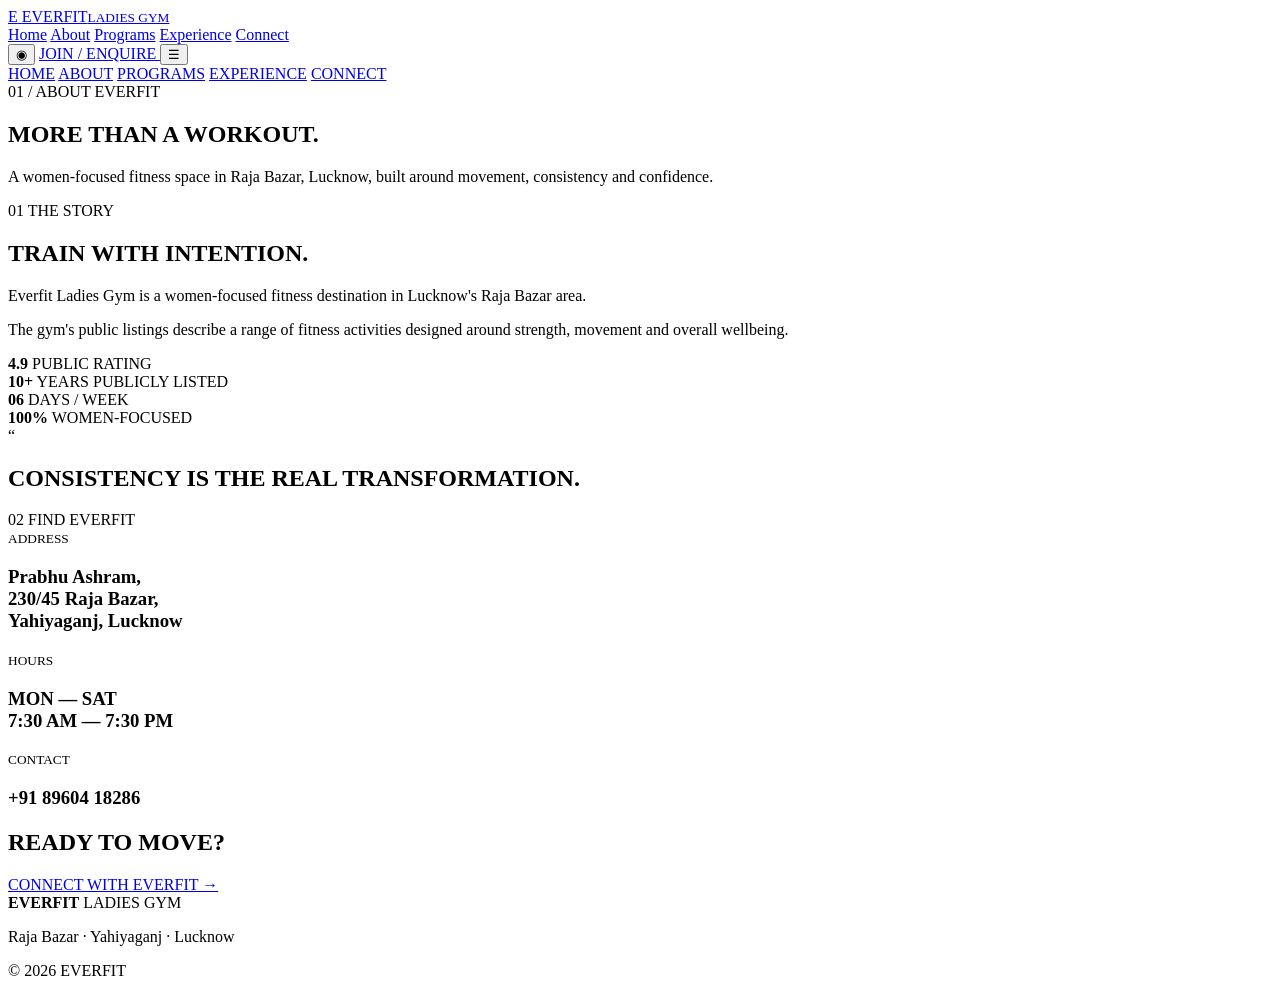
==== about.html @ 7b446d95 "Add About page for Everfit Ladies Gym This HTML file contains the structure and content for the Abou" ====
<!DOCTYPE html>
<html lang="en">
<head>

<meta charset="UTF-8">
<meta name="viewport" content="width=device-width, initial-scale=1.0">

<title>About — Everfit Ladies Gym</title>

<link rel="preconnect" href="https://fonts.googleapis.com">
<link rel="preconnect" href="https://fonts.gstatic.com" crossorigin>

<link href="https://fonts.googleapis.com/css2?family=Inter:wght@400;500;600;700;800;900&family=Space+Grotesk:wght@400;500;600;700&display=swap" rel="stylesheet">

<link rel="stylesheet" href="style.css">

</head>

<body>

<div class="noise"></div>
<div class="cursor-glow"></div>

<header class="nav">

<a href="index.html" class="logo">
<span class="logo-mark">E</span>
<span>EVERFIT<small>LADIES GYM</small></span>
</a>

<nav class="desktop-nav">
<a href="index.html">Home</a>
<a class="active" href="about.html">About</a>
<a href="programs.html">Programs</a>
<a href="experience.html">Experience</a>
<a href="contact.html">Connect</a>
</nav>

<div class="nav-actions">

<button class="sound-btn" id="soundToggle">◉</button>

<a href="contact.html" class="nav-cta magnetic">
JOIN / ENQUIRE
</a>

<button class="menu-btn" id="menuBtn">☰</button>

</div>

</header>


<div class="mobile-menu" id="mobileMenu">
<a href="index.html">HOME</a>
<a href="about.html">ABOUT</a>
<a href="programs.html">PROGRAMS</a>
<a href="experience.html">EXPERIENCE</a>
<a href="contact.html">CONNECT</a>
</div>


<main>

<section class="page-hero">

<div class="page-hero-content reveal">

<span class="eyebrow">01 / ABOUT EVERFIT</span>

<h1>
MORE THAN
<span>A WORKOUT.</span>
</h1>

<p>
A women-focused fitness space in Raja Bazar, Lucknow,
built around movement, consistency and confidence.
</p>

</div>

<div class="page-orb"></div>

</section>


<section class="story section-pad">

<div class="section-label">
<span>01</span>
THE STORY
</div>

<div class="story-grid">

<h2 class="reveal">
TRAIN WITH
<span>INTENTION.</span>
</h2>

<div class="story-text reveal">

<p>
Everfit Ladies Gym is a women-focused fitness destination
in Lucknow's Raja Bazar area.
</p>

<p>
The gym's public listings describe a range of fitness
activities designed around strength, movement and
overall wellbeing.
</p>

</div>

</div>

</section>


<section class="about-stats section-pad">

<div class="about-stat reveal">
<strong>4.9</strong>
<span>PUBLIC RATING</span>
</div>

<div class="about-stat reveal">
<strong>10+</strong>
<span>YEARS PUBLICLY LISTED</span>
</div>

<div class="about-stat reveal">
<strong>06</strong>
<span>DAYS / WEEK</span>
</div>

<div class="about-stat reveal">
<strong>100%</strong>
<span>WOMEN-FOCUSED</span>
</div>

</section>


<section class="about-quote">

<div class="quote-inner reveal">

<span>“</span>

<h2>
CONSISTENCY
IS THE REAL
TRANSFORMATION.
</h2>

<div></div>

</div>

</section>


<section class="about-contact section-pad">

<div class="section-label">
<span>02</span>
FIND EVERFIT
</div>

<div class="location-mini reveal">

<div>
<small>ADDRESS</small>
<h3>
Prabhu Ashram,<br>
230/45 Raja Bazar,<br>
Yahiyaganj, Lucknow
</h3>
</div>

<div>
<small>HOURS</small>
<h3>
MON — SAT<br>
7:30 AM — 7:30 PM
</h3>
</div>

<div>
<small>CONTACT</small>
<h3>
+91 89604 18286
</h3>
</div>

</div>

</section>


<section class="final-strip">

<h2>READY TO MOVE?</h2>

<a href="contact.html" class="btn btn-primary magnetic">
CONNECT WITH EVERFIT →
</a>

</section>

</main>


<footer class="footer">

<div>
<strong>EVERFIT</strong>
<span>LADIES GYM</span>
</div>

<p>Raja Bazar · Yahiyaganj · Lucknow</p>

<span>© 2026 EVERFIT</span>

</footer>


<script src="script.js"></script>

</body>
</html>
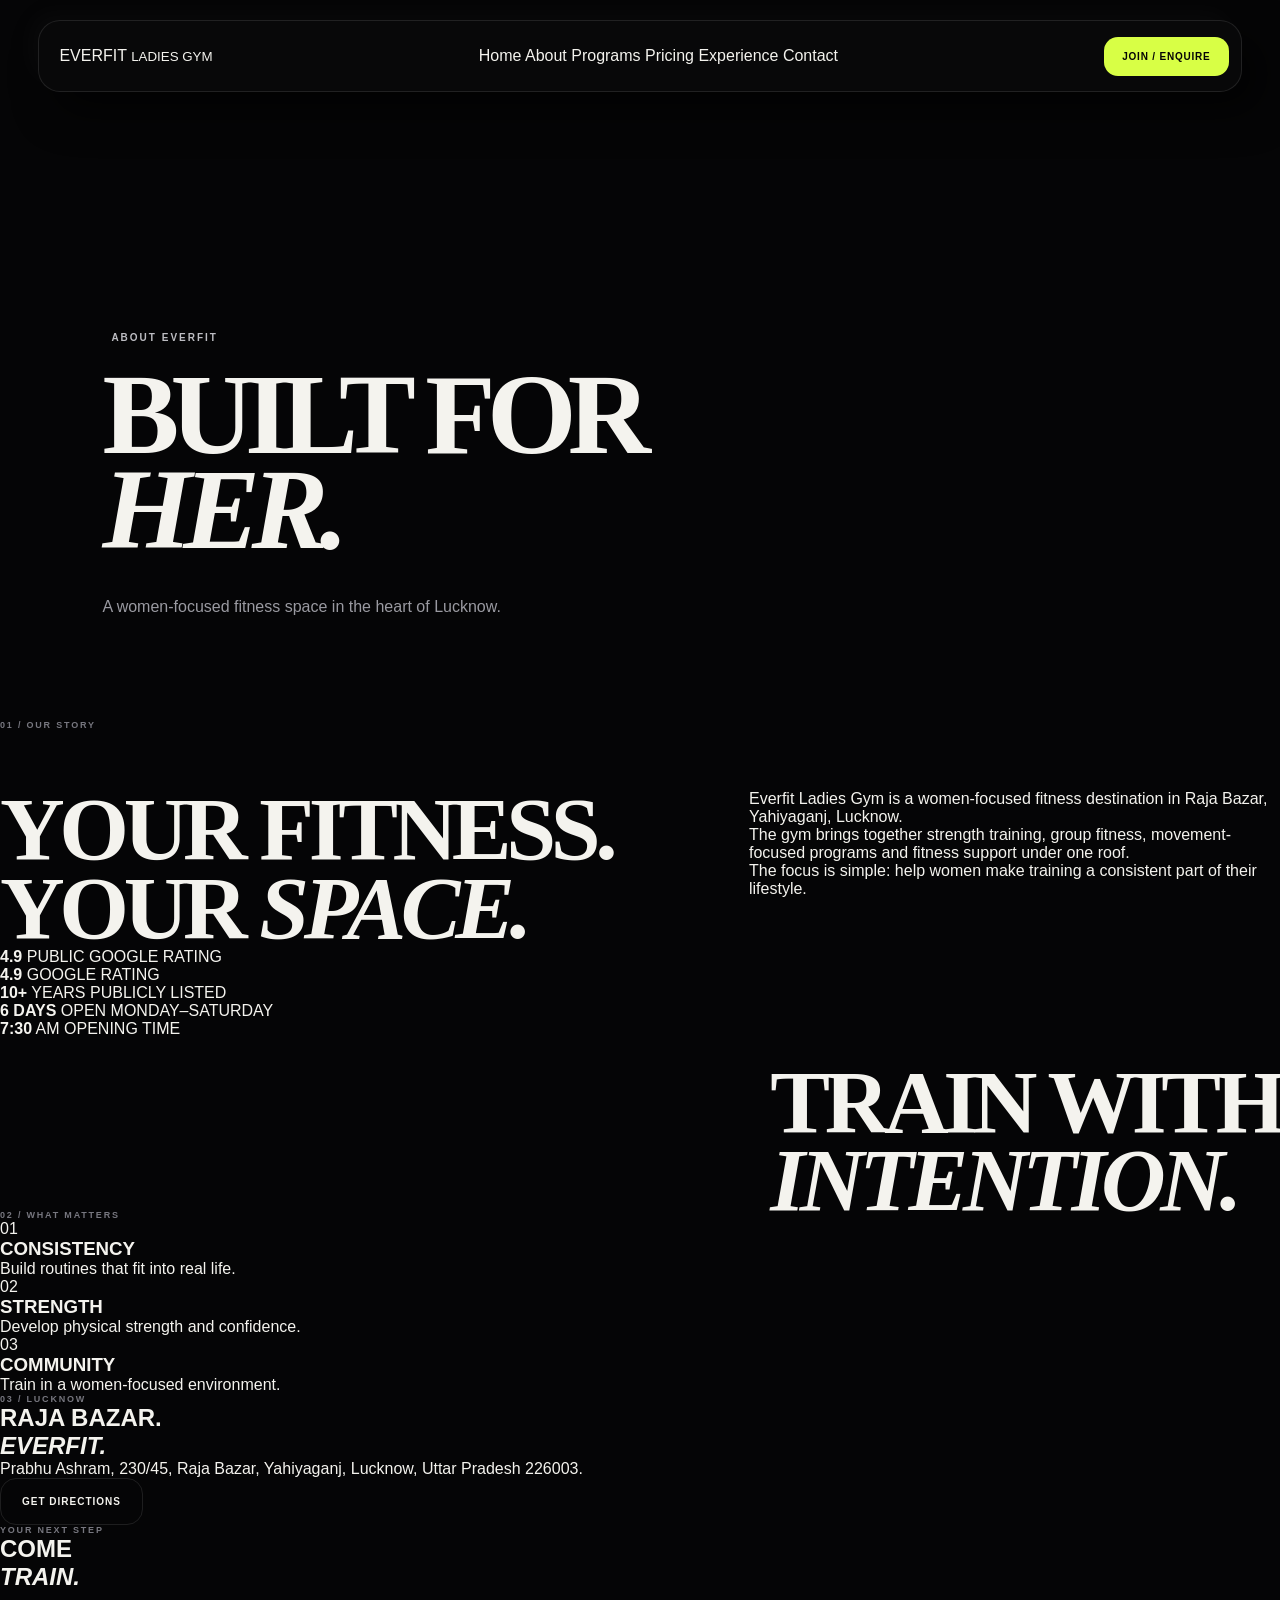
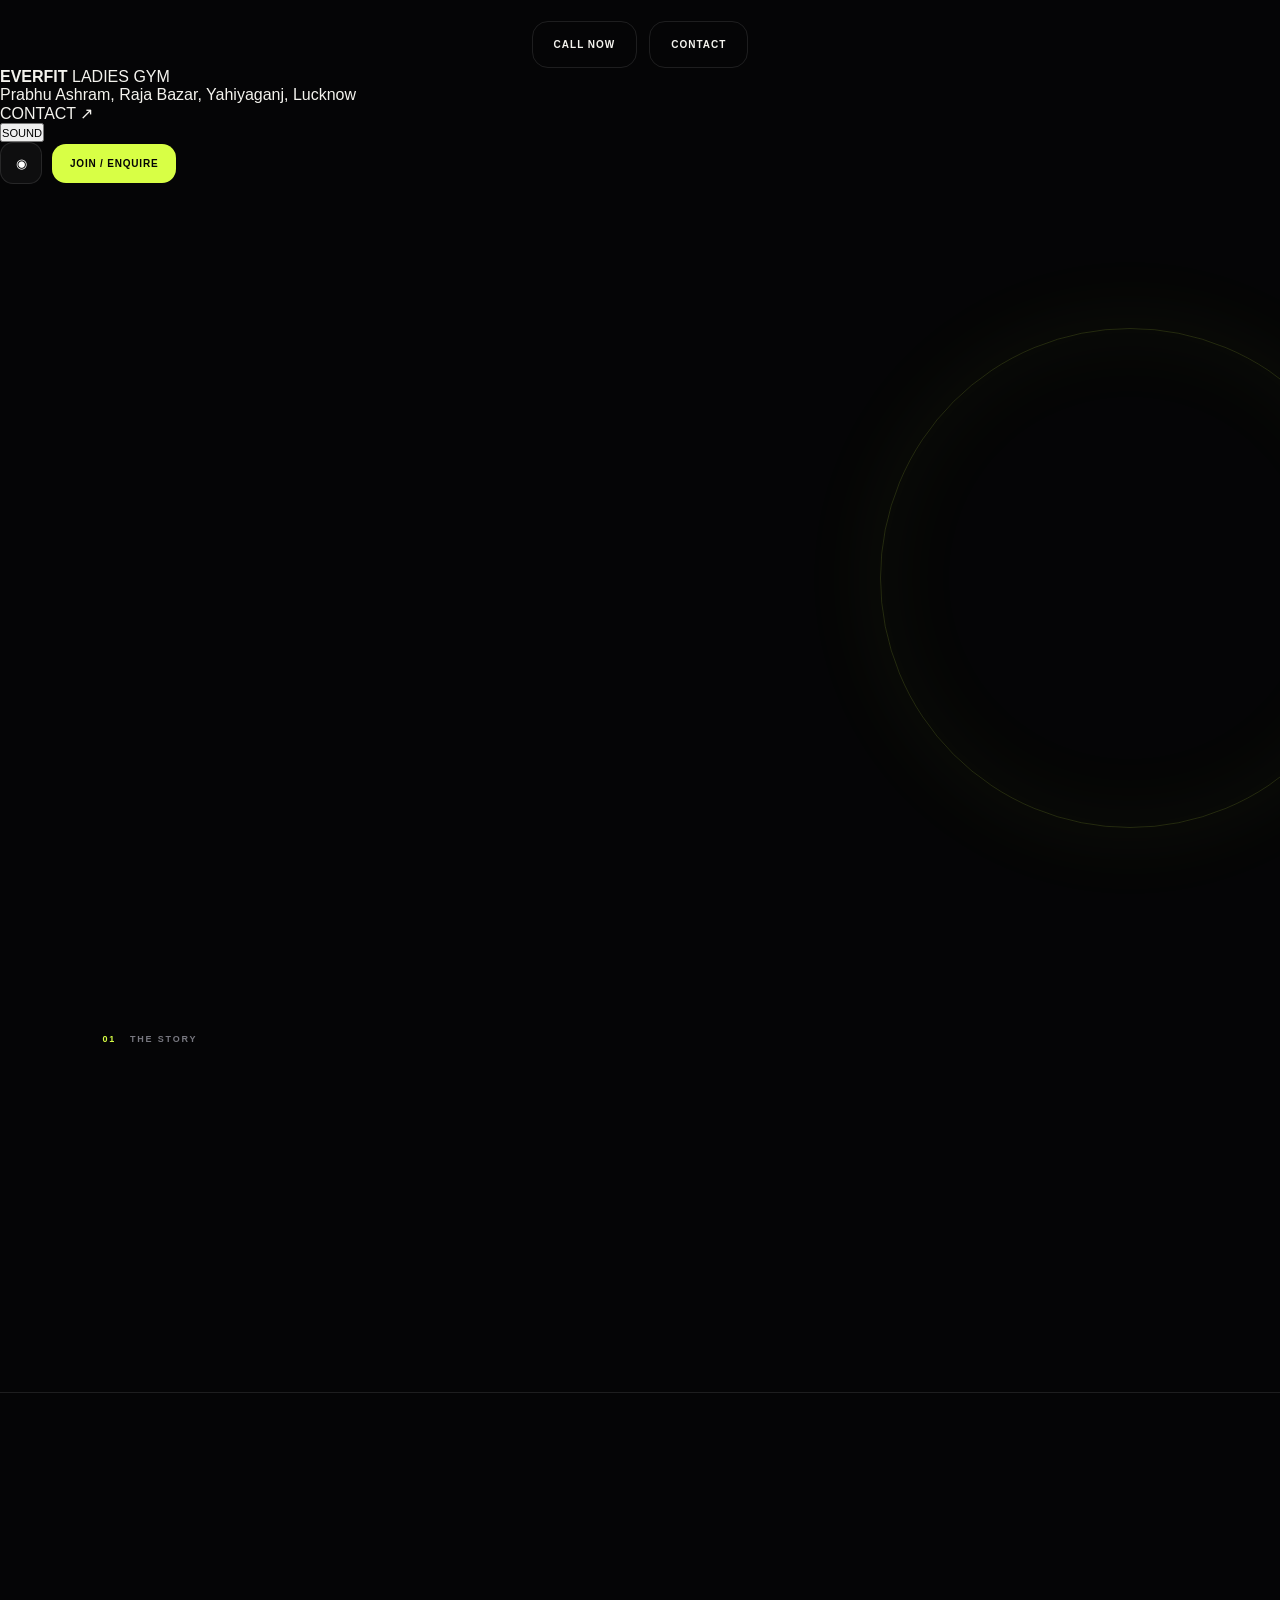
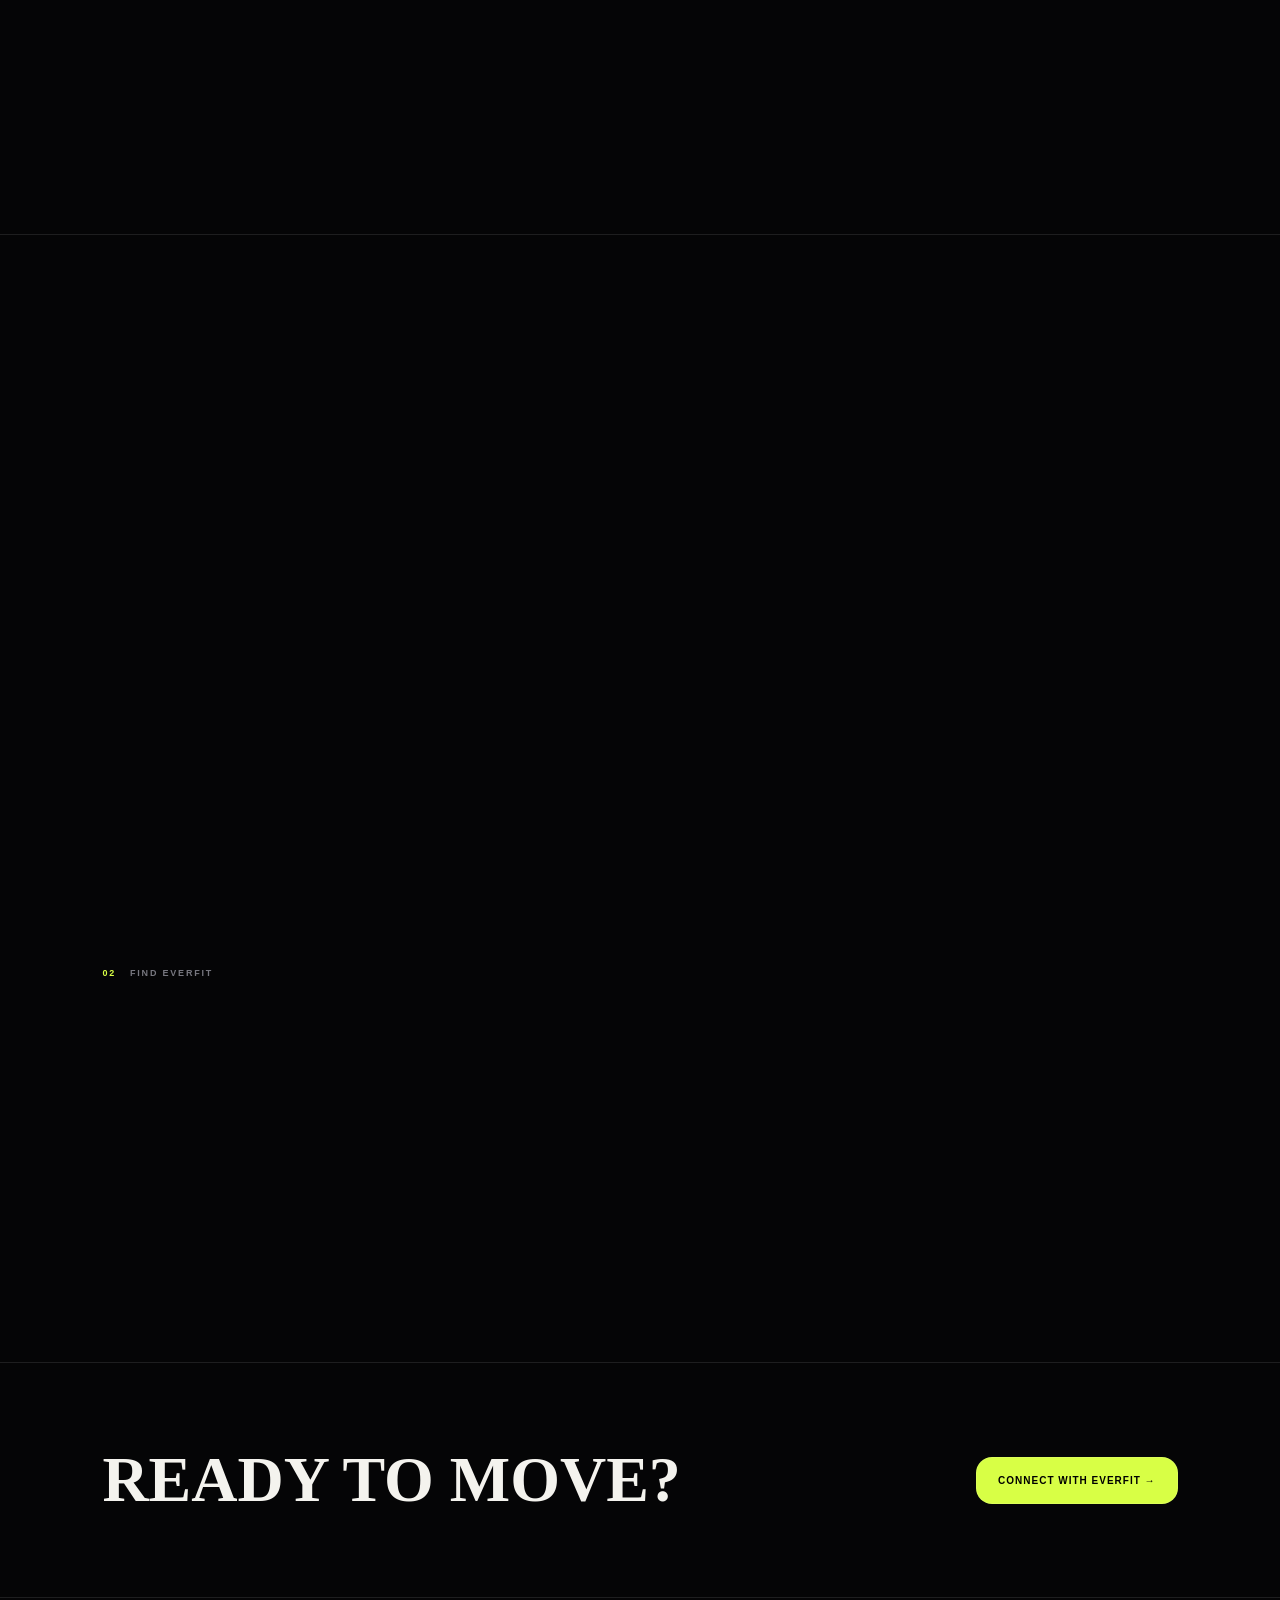
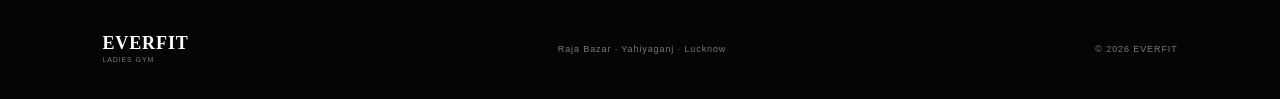
==== commit b3c9fd6d: "Refactor about.html structure and content" ====
--- a/about.html
+++ b/about.html
@@ -1,40 +1,207 @@
 <!DOCTYPE html>
 <html lang="en">
 <head>
-
-<meta charset="UTF-8">
-<meta name="viewport" content="width=device-width, initial-scale=1.0">
-
-<title>About — Everfit Ladies Gym</title>
-
-<link rel="preconnect" href="https://fonts.googleapis.com">
-<link rel="preconnect" href="https://fonts.gstatic.com" crossorigin>
-
-<link href="https://fonts.googleapis.com/css2?family=Inter:wght@400;500;600;700;800;900&family=Space+Grotesk:wght@400;500;600;700&display=swap" rel="stylesheet">
-
-<link rel="stylesheet" href="style.css">
-
+  <meta charset="UTF-8">
+  <meta name="viewport" content="width=device-width, initial-scale=1.0">
+  <meta name="theme-color" content="#171614">
+  <title>About — Everfit Ladies Gym</title>
+  <link rel="preconnect" href="https://fonts.googleapis.com">
+  <link rel="preconnect" href="https://fonts.gstatic.com" crossorigin>
+  <link href="https://fonts.googleapis.com/css2?family=DM+Sans:wght@400;500;600;700&family=Playfair+Display:wght@500;600;700&display=swap" rel="stylesheet">
+  <link rel="stylesheet" href="style.css">
 </head>
 
 <body>
 
-<div class="noise"></div>
-<div class="cursor-glow"></div>
-
 <header class="nav">
-
-<a href="index.html" class="logo">
-<span class="logo-mark">E</span>
-<span>EVERFIT<small>LADIES GYM</small></span>
-</a>
-
-<nav class="desktop-nav">
-<a href="index.html">Home</a>
-<a class="active" href="about.html">About</a>
-<a href="programs.html">Programs</a>
-<a href="experience.html">Experience</a>
-<a href="contact.html">Connect</a>
-</nav>
+  <a href="index.html" class="brand">
+    <span>EVERFIT</span>
+    <small>LADIES GYM</small>
+  </a>
+
+  <button class="menu-btn"><span></span><span></span></button>
+
+  <nav class="nav-links">
+    <a href="index.html">Home</a>
+    <a class="active" href="about.html">About</a>
+    <a href="programs.html">Programs</a>
+    <a href="pricing.html">Pricing</a>
+    <a href="experience.html">Experience</a>
+    <a href="contact.html">Contact</a>
+  </nav>
+
+  <a class="nav-cta" href="contact.html">JOIN / ENQUIRE</a>
+</header>
+
+<main>
+
+<section class="page-hero">
+  <div class="page-hero-bg about-bg"></div>
+  <div class="hero-overlay"></div>
+
+  <div class="page-hero-content reveal">
+    <div class="eyebrow"><span></span> ABOUT EVERFIT</div>
+    <h1>BUILT FOR<br><em>HER.</em></h1>
+    <p>A women-focused fitness space in the heart of Lucknow.</p>
+  </div>
+</section>
+
+
+<section class="story section">
+
+  <div class="section-label reveal">01 / OUR STORY</div>
+
+  <div class="story-grid">
+
+    <div class="reveal">
+      <h2>
+        YOUR FITNESS.<br>
+        YOUR <em>SPACE.</em>
+      </h2>
+    </div>
+
+    <div class="story-copy reveal">
+      <p>
+        Everfit Ladies Gym is a women-focused fitness destination
+        in Raja Bazar, Yahiyaganj, Lucknow.
+      </p>
+
+      <p>
+        The gym brings together strength training, group fitness,
+        movement-focused programs and fitness support under one roof.
+      </p>
+
+      <p>
+        The focus is simple: help women make training a consistent
+        part of their lifestyle.
+      </p>
+    </div>
+
+  </div>
+</section>
+
+
+<section class="about-image-section">
+  <div class="about-large-image"></div>
+
+  <div class="floating-stat reveal">
+    <strong>4.9</strong>
+    <span>PUBLIC GOOGLE RATING</span>
+  </div>
+</section>
+
+
+<section class="stats-section section">
+
+  <div class="stat-box reveal">
+    <strong>4.9</strong>
+    <span>GOOGLE RATING</span>
+  </div>
+
+  <div class="stat-box reveal">
+    <strong>10+</strong>
+    <span>YEARS PUBLICLY LISTED</span>
+  </div>
+
+  <div class="stat-box reveal">
+    <strong>6 DAYS</strong>
+    <span>OPEN MONDAY–SATURDAY</span>
+  </div>
+
+  <div class="stat-box reveal">
+    <strong>7:30</strong>
+    <span>AM OPENING TIME</span>
+  </div>
+
+</section>
+
+
+<section class="values section">
+
+  <div class="section-heading reveal">
+    <div class="section-label">02 / WHAT MATTERS</div>
+    <h2>TRAIN WITH<br><em>INTENTION.</em></h2>
+  </div>
+
+  <div class="value-grid">
+
+    <article class="value-card reveal">
+      <span>01</span>
+      <h3>CONSISTENCY</h3>
+      <p>Build routines that fit into real life.</p>
+    </article>
+
+    <article class="value-card reveal">
+      <span>02</span>
+      <h3>STRENGTH</h3>
+      <p>Develop physical strength and confidence.</p>
+    </article>
+
+    <article class="value-card reveal">
+      <span>03</span>
+      <h3>COMMUNITY</h3>
+      <p>Train in a women-focused environment.</p>
+    </article>
+
+  </div>
+
+</section>
+
+
+<section class="location-band">
+
+  <div class="location-band-image"></div>
+
+  <div class="location-band-content reveal">
+    <div class="section-label">03 / LUCKNOW</div>
+    <h2>RAJA BAZAR.<br><em>EVERFIT.</em></h2>
+    <p>
+      Prabhu Ashram, 230/45, Raja Bazar,
+      Yahiyaganj, Lucknow, Uttar Pradesh 226003.
+    </p>
+
+    <a href="contact.html" class="btn btn-light">GET DIRECTIONS</a>
+  </div>
+
+</section>
+
+
+<section class="final-cta small-cta">
+
+  <div class="final-bg"></div>
+
+  <div class="final-content reveal">
+    <div class="section-label">YOUR NEXT STEP</div>
+
+    <h2>COME<br><em>TRAIN.</em></h2>
+
+    <div class="cta-buttons">
+      <a class="btn btn-light" href="tel:+918960418286">CALL NOW</a>
+      <a class="btn btn-outline-light" href="contact.html">CONTACT</a>
+    </div>
+  </div>
+
+</section>
+
+</main>
+
+<footer>
+  <div class="footer-brand">
+    <strong>EVERFIT</strong>
+    <span>LADIES GYM</span>
+  </div>
+  <p>Prabhu Ashram, Raja Bazar, Yahiyaganj, Lucknow</p>
+  <a href="contact.html">CONTACT ↗</a>
+</footer>
+
+<button class="sound-toggle" aria-label="Toggle sound">
+  <span class="sound-bars"><i></i><i></i><i></i></span>
+  <small>SOUND</small>
+</button>
+
+<script src="script.js"></script>
+</body>
+</html></nav>
 
 <div class="nav-actions">
 
--- a/style.css
+++ b/style.css
@@ -0,0 +1,1759 @@
+:root{
+  --bg:#050506;
+  --panel:#101013;
+  --panel2:#151518;
+  --text:#f4f3ee;
+  --muted:#9a9aa1;
+  --lime:#d8ff45;
+  --green:#25d366;
+  --line:rgba(255,255,255,.1);
+  --glass:rgba(255,255,255,.055);
+  --shadow:
+    18px 18px 40px rgba(0,0,0,.65),
+    -10px -10px 25px rgba(255,255,255,.025);
+}
+
+*{
+  box-sizing:border-box;
+  margin:0;
+  padding:0;
+}
+
+html{
+  scroll-behavior:smooth;
+}
+
+body{
+  background:var(--bg);
+  color:var(--text);
+  font-family:Inter,Arial,sans-serif;
+  overflow-x:hidden;
+}
+
+a{
+  color:inherit;
+  text-decoration:none;
+}
+
+button{
+  font-family:inherit;
+}
+
+.noise{
+  position:fixed;
+  inset:0;
+  pointer-events:none;
+  z-index:1000;
+  opacity:.045;
+  background-image:url("data:image/svg+xml,%3Csvg viewBox='0 0 180 180' xmlns='http://www.w3.org/2000/svg'%3E%3Cfilter id='n'%3E%3CfeTurbulence type='fractalNoise' baseFrequency='.9' numOctaves='4' stitchTiles='stitch'/%3E%3C/filter%3E%3Crect width='100%25' height='100%25' filter='url(%23n)' opacity='.8'/%3E%3C/svg%3E");
+}
+
+.cursor-glow{
+  position:fixed;
+  width:300px;
+  height:300px;
+  border-radius:50%;
+  pointer-events:none;
+  background:radial-gradient(circle,rgba(216,255,69,.08),transparent 65%);
+  transform:translate(-50%,-50%);
+  z-index:-1;
+}
+
+.nav{
+  position:fixed;
+  top:20px;
+  left:3%;
+  right:3%;
+  height:72px;
+  z-index:500;
+  display:flex;
+  align-items:center;
+  justify-content:space-between;
+  padding:10px 12px 10px 20px;
+  border:1px solid var(--line);
+  border-radius:22px;
+  background:rgba(10,10,12,.72);
+  backdrop-filter:blur(25px);
+  box-shadow:var(--shadow);
+}
+
+.logo{
+  display:flex;
+  align-items:center;
+  gap:11px;
+  font-family:"Space Grotesk";
+  font-weight:800;
+  letter-spacing:.08em;
+}
+
+.logo-mark{
+  width:40px;
+  height:40px;
+  display:grid;
+  place-items:center;
+  border-radius:13px;
+  color:#000;
+  background:var(--lime);
+  box-shadow:inset -5px -5px 10px rgba(0,0,0,.15);
+}
+
+.logo small{
+  display:block;
+  font-size:7px;
+  letter-spacing:.25em;
+  color:var(--muted);
+  margin-top:2px;
+}
+
+.desktop-nav{
+  display:flex;
+  gap:6px;
+}
+
+.desktop-nav a{
+  padding:12px 15px;
+  border-radius:12px;
+  color:#a9a9af;
+  font-size:12px;
+  font-weight:600;
+  letter-spacing:.08em;
+  transition:.3s;
+}
+
+.desktop-nav a:hover,
+.desktop-nav a.active{
+  color:#fff;
+  background:rgba(255,255,255,.07);
+}
+
+.nav-actions{
+  display:flex;
+  align-items:center;
+  gap:10px;
+}
+
+.sound-btn,
+.menu-btn{
+  border:1px solid var(--line);
+  background:rgba(255,255,255,.04);
+  color:white;
+  width:42px;
+  height:42px;
+  border-radius:13px;
+  cursor:pointer;
+}
+
+.nav-cta{
+  background:var(--lime);
+  color:#050505;
+  padding:14px 18px;
+  border-radius:14px;
+  font-size:10px;
+  font-weight:900;
+  letter-spacing:.08em;
+}
+
+.menu-btn{
+  display:none;
+}
+
+.mobile-menu{
+  display:none;
+}
+
+.hero{
+  min-height:100vh;
+  position:relative;
+  display:grid;
+  grid-template-columns:1.05fr .95fr;
+  align-items:center;
+  padding:150px 8% 90px;
+  overflow:hidden;
+}
+
+.hero:before{
+  content:"";
+  position:absolute;
+  width:650px;
+  height:650px;
+  right:-180px;
+  top:10%;
+  background:radial-gradient(circle,rgba(216,255,69,.14),transparent 65%);
+  filter:blur(30px);
+}
+
+.hero-content{
+  position:relative;
+  z-index:2;
+  max-width:800px;
+}
+
+.eyebrow{
+  display:inline-flex;
+  align-items:center;
+  gap:9px;
+  color:#bdbdc2;
+  font-size:10px;
+  font-weight:700;
+  letter-spacing:.2em;
+}
+
+.pulse{
+  width:7px;
+  height:7px;
+  border-radius:50%;
+  background:var(--lime);
+  box-shadow:0 0 20px var(--lime);
+}
+
+.hero h1,
+.page-hero h1{
+  margin-top:24px;
+  font-family:"Space Grotesk";
+  font-size:clamp(60px,9vw,145px);
+  line-height:.83;
+  letter-spacing:-.075em;
+  font-weight:700;
+}
+
+.hero h1 span,
+.page-hero h1 span,
+h2 span{
+  display:block;
+  color:transparent;
+  -webkit-text-stroke:1px rgba(255,255,255,.65);
+}
+
+.hero-copy{
+  max-width:500px;
+  margin-top:35px;
+  color:var(--muted);
+  line-height:1.7;
+  font-size:15px;
+}
+
+.hero-buttons,
+.cta-buttons{
+  display:flex;
+  gap:12px;
+  flex-wrap:wrap;
+  margin-top:30px;
+}
+
+.btn{
+  display:inline-flex;
+  align-items:center;
+  justify-content:center;
+  gap:20px;
+  padding:17px 21px;
+  border-radius:16px;
+  border:1px solid var(--line);
+  font-size:10px;
+  font-weight:900;
+  letter-spacing:.1em;
+  transition:.3s;
+}
+
+.btn:hover{
+  transform:translateY(-4px);
+}
+
+.btn-primary{
+  background:var(--lime);
+  color:#000;
+}
+
+.btn-glass{
+  background:rgba(255,255,255,.05);
+  backdrop-filter:blur(15px);
+}
+
+.btn-whatsapp{
+  background:rgba(37,211,102,.12);
+  border-color:rgba(37,211,102,.35);
+  color:#73e89a;
+}
+
+.hero-stats{
+  display:flex;
+  gap:35px;
+  margin-top:55px;
+}
+
+.hero-stats div{
+  display:flex;
+  flex-direction:column;
+  gap:5px;
+}
+
+.hero-stats strong{
+  font-family:"Space Grotesk";
+  font-size:24px;
+}
+
+.hero-stats span{
+  color:#77777e;
+  font-size:8px;
+  letter-spacing:.13em;
+}
+
+.hero-visual{
+  min-height:600px;
+  position:relative;
+  display:grid;
+  place-items:center;
+  perspective:1200px;
+}
+
+.hero-card{
+  position:relative;
+  width:min(420px,75vw);
+  height:540px;
+  border:1px solid rgba(255,255,255,.14);
+  border-radius:35px;
+  background:
+    linear-gradient(145deg,rgba(255,255,255,.09),rgba(255,255,255,.015));
+  backdrop-filter:blur(20px);
+  box-shadow:
+    30px 40px 80px rgba(0,0,0,.7),
+    inset 1px 1px 0 rgba(255,255,255,.15);
+  overflow:hidden;
+  transform-style:preserve-3d;
+}
+
+.hero-card:after{
+  content:"";
+  position:absolute;
+  inset:-30%;
+  background:conic-gradient(
+    transparent,
+    rgba(216,255,69,.15),
+    transparent 25%
+  );
+  animation:spin 10s linear infinite;
+}
+
+.card-top,
+.hero-card-bottom{
+  position:absolute;
+  left:25px;
+  right:25px;
+  z-index:3;
+  display:flex;
+  justify-content:space-between;
+  font-size:8px;
+  letter-spacing:.18em;
+  color:#8d8d94;
+}
+
+.card-top{
+  top:25px;
+}
+
+.hero-card-bottom{
+  bottom:25px;
+  color:#fff;
+}
+
+.hero-silhouette{
+  position:absolute;
+  inset:80px 0 70px;
+  display:grid;
+  place-items:center;
+  filter:drop-shadow(0 0 35px rgba(216,255,69,.2));
+}
+
+.figure-head{
+  position:absolute;
+  top:5%;
+  width:80px;
+  height:80px;
+  border-radius:50%;
+  background:linear-gradient(145deg,#777,#161616);
+}
+
+.figure-body{
+  position:absolute;
+  top:22%;
+  width:130px;
+  height:260px;
+  border-radius:70px 70px 30px 30px;
+  background:linear-gradient(145deg,#696969,#111);
+}
+
+.figure-arm{
+  position:absolute;
+  top:29%;
+  width:35px;
+  height:220px;
+  border-radius:30px;
+  background:#333;
+}
+
+.arm-left{
+  transform:translateX(-105px) rotate(12deg);
+}
+
+.arm-right{
+  transform:translateX(105px) rotate(-12deg);
+}
+
+.figure-leg{
+  position:absolute;
+  top:64%;
+  width:45px;
+  height:190px;
+  border-radius:30px;
+  background:#252525;
+}
+
+.leg-left{
+  transform:translateX(-42px) rotate(5deg);
+}
+
+.leg-right{
+  transform:translateX(42px) rotate(-5deg);
+}
+
+.floating-ring{
+  position:absolute;
+  border:1px solid rgba(216,255,69,.25);
+  border-radius:50%;
+  animation:spin 20s linear infinite;
+}
+
+.ring-a{
+  width:550px;
+  height:550px;
+}
+
+.ring-b{
+  width:670px;
+  height:280px;
+  transform:rotate(45deg);
+}
+
+.floating-chip{
+  position:absolute;
+  padding:14px 17px;
+  border-radius:14px;
+  border:1px solid var(--line);
+  background:rgba(20,20,23,.8);
+  backdrop-filter:blur(15px);
+  box-shadow:var(--shadow);
+  font-size:9px;
+  letter-spacing:.12em;
+  animation:float 5s ease-in-out infinite;
+}
+
+.floating-chip span{
+  color:var(--lime);
+  margin-right:8px;
+}
+
+.chip-one{
+  top:17%;
+  right:5%;
+}
+
+.chip-two{
+  left:0;
+  bottom:30%;
+  animation-delay:1s;
+}
+
+.chip-three{
+  right:3%;
+  bottom:13%;
+  animation-delay:2s;
+}
+
+.section-pad{
+  padding:130px 8%;
+}
+
+.section-label{
+  display:flex;
+  align-items:center;
+  gap:14px;
+  color:#77777f;
+  font-size:9px;
+  font-weight:800;
+  letter-spacing:.2em;
+}
+
+.section-label span{
+  color:var(--lime);
+}
+
+.intro-grid{
+  margin-top:60px;
+  display:grid;
+  grid-template-columns:1.2fr .8fr;
+  gap:100px;
+}
+
+.intro h2,
+.section-heading h2,
+.presence-heading h2,
+.visual-gallery h2{
+  font-family:"Space Grotesk";
+  font-size:clamp(50px,7vw,100px);
+  line-height:.88;
+  letter-spacing:-.06em;
+}
+
+.intro-copy{
+  padding-top:20px;
+  color:var(--muted);
+  line-height:1.8;
+}
+
+.text-link{
+  display:inline-block;
+  margin-top:35px;
+  color:#fff;
+  font-size:10px;
+  font-weight:800;
+  letter-spacing:.14em;
+}
+
+.program-preview{
+  background:
+    radial-gradient(circle at 10% 30%,rgba(216,255,69,.06),transparent 30%);
+}
+
+.section-heading{
+  position:relative;
+  display:flex;
+  align-items:flex-end;
+  justify-content:space-between;
+  gap:30px;
+}
+
+.section-heading h2{
+  margin-top:25px;
+}
+
+.program-grid{
+  display:grid;
+  grid-template-columns:repeat(2,1fr);
+  gap:18px;
+  margin-top:70px;
+}
+
+.program-card{
+  position:relative;
+  min-height:300px;
+  padding:35px;
+  display:flex;
+  flex-direction:column;
+  justify-content:space-between;
+  border:1px solid var(--line);
+  border-radius:28px;
+  background:
+    linear-gradient(145deg,rgba(255,255,255,.07),rgba(255,255,255,.015));
+  box-shadow:var(--shadow);
+  transform-style:preserve-3d;
+  transition:.4s;
+}
+
+.program-card:hover{
+  border-color:rgba(216,255,69,.35);
+  background:rgba(216,255,69,.035);
+}
+
+.program-number{
+  color:#77777f;
+  font-size:10px;
+}
+
+.program-icon{
+  width:65px;
+  height:65px;
+  display:grid;
+  place-items:center;
+  border-radius:22px;
+  color:var(--lime);
+  border:1px solid rgba(216,255,69,.2);
+  background:rgba(216,255,69,.05);
+  font-size:25px;
+  box-shadow:inset 7px 7px 15px rgba(0,0,0,.3);
+}
+
+.program-card h3{
+  margin-top:25px;
+  font-family:"Space Grotesk";
+  font-size:27px;
+}
+
+.program-card p{
+  margin-top:8px;
+  color:var(--muted);
+  font-size:13px;
+}
+
+.card-arrow{
+  position:absolute;
+  top:30px;
+  right:30px;
+  color:var(--lime);
+  font-size:22px;
+}
+
+.presence{
+  background:#08080a;
+}
+
+.presence-heading{
+  max-width:850px;
+}
+
+.presence-heading h2{
+  margin-top:25px;
+}
+
+.presence-heading p{
+  color:var(--muted);
+  margin-top:25px;
+}
+
+.presence-grid{
+  display:grid;
+  grid-template-columns:repeat(2,1fr);
+  gap:15px;
+  margin-top:65px;
+}
+
+.presence-card{
+  display:flex;
+  align-items:center;
+  gap:20px;
+  padding:25px;
+  border:1px solid var(--line);
+  border-radius:22px;
+  background:rgba(255,255,255,.035);
+  backdrop-filter:blur(15px);
+  box-shadow:var(--shadow);
+  transition:.4s;
+}
+
+.presence-card:hover{
+  transform:translateY(-7px);
+  border-color:rgba(216,255,69,.25);
+}
+
+.presence-card small{
+  color:#77777f;
+  font-size:8px;
+  letter-spacing:.15em;
+}
+
+.presence-card h3{
+  margin-top:5px;
+  font-family:"Space Grotesk";
+  font-size:20px;
+}
+
+.presence-card p{
+  margin-top:5px;
+  color:#85858c;
+  font-size:11px;
+}
+
+.presence-card > span{
+  margin-left:auto;
+  color:var(--lime);
+  font-size:22px;
+}
+
+.platform-logo{
+  width:55px;
+  height:55px;
+  border-radius:17px;
+  display:grid;
+  place-items:center;
+  font-family:"Space Grotesk";
+  font-size:23px;
+  font-weight:800;
+  background:#17171a;
+  box-shadow:
+    inset 5px 5px 10px rgba(0,0,0,.5),
+    inset -5px -5px 10px rgba(255,255,255,.025);
+}
+
+.google{
+  color:#fff;
+}
+
+.justdial{
+  color:#ff526d;
+}
+
+.magic{
+  color:#e05cff;
+}
+
+.linkedin{
+  color:#4c9cff;
+  font-size:17px;
+}
+
+.home-cta,
+.program-cta,
+.contact-final{
+  position:relative;
+  padding:160px 8%;
+  text-align:center;
+  overflow:hidden;
+}
+
+.cta-glow{
+  position:absolute;
+  width:700px;
+  height:700px;
+  left:50%;
+  top:50%;
+  transform:translate(-50%,-50%);
+  background:radial-gradient(circle,rgba(216,255,69,.12),transparent 65%);
+  filter:blur(25px);
+}
+
+.home-cta h2,
+.program-cta h2,
+.contact-final h2{
+  position:relative;
+  margin-top:25px;
+  font-family:"Space Grotesk";
+  font-size:clamp(60px,9vw,130px);
+  line-height:.85;
+  letter-spacing:-.07em;
+}
+
+.cta-buttons{
+  justify-content:center;
+  position:relative;
+}
+
+.footer{
+  min-height:100px;
+  padding:35px 8%;
+  border-top:1px solid var(--line);
+  display:flex;
+  align-items:center;
+  justify-content:space-between;
+  gap:20px;
+  color:#77777f;
+  font-size:9px;
+  letter-spacing:.1em;
+}
+
+.footer strong{
+  display:block;
+  color:#fff;
+  font-family:"Space Grotesk";
+  font-size:18px;
+}
+
+.footer div span{
+  font-size:7px;
+}
+
+.page-hero{
+  min-height:80vh;
+  display:flex;
+  align-items:flex-end;
+  padding:170px 8% 100px;
+  position:relative;
+  overflow:hidden;
+}
+
+.page-hero-content{
+  max-width:1000px;
+}
+
+.page-hero p{
+  max-width:580px;
+  margin-top:35px;
+  color:var(--muted);
+  line-height:1.7;
+}
+
+.page-orb{
+  position:absolute;
+  width:500px;
+  height:500px;
+  right:-100px;
+  top:20%;
+  border:1px solid rgba(216,255,69,.15);
+  border-radius:50%;
+  box-shadow:
+    0 0 100px rgba(216,255,69,.05),
+    inset 0 0 100px rgba(216,255,69,.04);
+  animation:float 7s ease-in-out infinite;
+}
+
+.story-grid{
+  display:grid;
+  grid-template-columns:1.1fr .9fr;
+  gap:100px;
+  margin-top:60px;
+}
+
+.story-grid h2{
+  font-family:"Space Grotesk";
+  font-size:clamp(50px,7vw,100px);
+  line-height:.88;
+  letter-spacing:-.06em;
+}
+
+.story-text{
+  color:var(--muted);
+  line-height:1.9;
+}
+
+.story-text p+p{
+  margin-top:25px;
+}
+
+.about-stats{
+  display:grid;
+  grid-template-columns:repeat(4,1fr);
+  border-top:1px solid var(--line);
+  border-bottom:1px solid var(--line);
+}
+
+.about-stat{
+  padding:50px 20px;
+  border-right:1px solid var(--line);
+}
+
+.about-stat:last-child{
+  border-right:0;
+}
+
+.about-stat strong{
+  display:block;
+  font-family:"Space Grotesk";
+  font-size:55px;
+}
+
+.about-stat span{
+  color:#77777f;
+  font-size:8px;
+  letter-spacing:.15em;
+}
+
+.about-quote{
+  min-height:600px;
+  display:grid;
+  place-items:center;
+  text-align:center;
+  padding:100px 8%;
+}
+
+.quote-inner span{
+  font-family:serif;
+  font-size:100px;
+  color:var(--lime);
+}
+
+.quote-inner h2{
+  max-width:900px;
+  font-family:"Space Grotesk";
+  font-size:clamp(45px,7vw,95px);
+  line-height:.9;
+  letter-spacing:-.06em;
+}
+
+.quote-inner div{
+  width:100px;
+  height:1px;
+  background:var(--lime);
+  margin:45px auto 0;
+}
+
+.location-mini{
+  display:grid;
+  grid-template-columns:1.3fr 1fr 1fr;
+  gap:15px;
+  margin-top:60px;
+}
+
+.location-mini > div{
+  padding:35px;
+  border:1px solid var(--line);
+  border-radius:25px;
+  background:rgba(255,255,255,.03);
+}
+
+.location-mini small,
+.info-box span{
+  color:#77777f;
+  font-size:8px;
+  letter-spacing:.18em;
+}
+
+.location-mini h3{
+  margin-top:20px;
+  font-family:"Space Grotesk";
+  line-height:1.5;
+}
+
+.final-strip{
+  padding:80px 8%;
+  border-top:1px solid var(--line);
+  display:flex;
+  justify-content:space-between;
+  align-items:center;
+  gap:30px;
+}
+
+.final-strip h2{
+  font-family:"Space Grotesk";
+  font-size:clamp(35px,5vw,70px);
+}
+
+.programs-full{
+  display:flex;
+  flex-direction:column;
+  gap:20px;
+}
+
+.program-large{
+  min-height:400px;
+  display:grid;
+  grid-template-columns:120px 180px 1fr;
+  align-items:center;
+  gap:50px;
+  padding:50px;
+  border:1px solid var(--line);
+  border-radius:35px;
+  background:linear-gradient(145deg,rgba(255,255,255,.06),rgba(255,255,255,.015));
+  position:relative;
+  overflow:hidden;
+}
+
+.program-large:after{
+  content:"";
+  position:absolute;
+  width:400px;
+  height:400px;
+  right:-200px;
+  top:-200px;
+  border-radius:50%;
+  background:radial-gradient(circle,rgba(216,255,69,.12),transparent 65%);
+}
+
+.large-number{
+  color:#55555c;
+  font-family:"Space Grotesk";
+  font-size:20px;
+}
+
+.program-symbol{
+  width:150px;
+  height:150px;
+  display:grid;
+  place-items:center;
+  border-radius:45px;
+  border:1px solid rgba(216,255,69,.2);
+  color:var(--lime);
+  font-size:65px;
+  box-shadow:
+    inset 15px 15px 30px rgba(0,0,0,.5),
+    inset -10px -10px 20px rgba(255,255,255,.025);
+}
+
+.program-large-info span{
+  color:#77777f;
+  font-size:9px;
+  letter-spacing:.17em;
+}
+
+.program-large-info h2{
+  margin-top:18px;
+  font-family:"Space Grotesk";
+  font-size:clamp(40px,6vw,90px);
+  line-height:.9;
+  letter-spacing:-.06em;
+}
+
+.program-large-info p{
+  max-width:500px;
+  color:var(--muted);
+  margin-top:25px;
+  line-height:1.7;
+}
+
+.reverse{
+  grid-template-columns:1fr 180px 120px;
+}
+
+.reverse .program-large-info{
+  order:1;
+}
+
+.reverse .program-symbol{
+  order:2;
+}
+
+.reverse .large-number{
+  order:3;
+}
+
+.visual-gallery{
+  padding-top:50px;
+}
+
+.gallery-intro h2{
+  margin-top:25px;
+}
+
+.gallery-grid{
+  margin-top:70px;
+  display:grid;
+  grid-template-columns:1.2fr .8fr;
+  gap:18px;
+}
+
+.gallery-card{
+  min-height:400px;
+  border-radius:30px;
+  overflow:hidden;
+  border:1px solid var(--line);
+}
+
+.gallery-card:nth-child(2){
+  min-height:650px;
+}
+
+.gallery-card:nth-child(3){
+  min-height:650px;
+}
+
+.fake-image{
+  height:100%;
+  min-height:inherit;
+  display:flex;
+  flex-direction:column;
+  justify-content:flex-end;
+  padding:35px;
+  background:
+    radial-gradient(circle at 70% 25%,rgba(216,255,69,.35),transparent 20%),
+    linear-gradient(145deg,#27272b,#080809 60%);
+  position:relative;
+  overflow:hidden;
+}
+
+.fake-image:before{
+  content:"";
+  position:absolute;
+  width:300px;
+  height:600px;
+  left:30%;
+  top:20%;
+  border-radius:50%;
+  background:linear-gradient(90deg,#111,#777,#111);
+  filter:blur(2px);
+  transform:rotate(20deg);
+  opacity:.45;
+}
+
+.fake-image span,
+.fake-image strong{
+  position:relative;
+  z-index:2;
+}
+
+.fake-image span{
+  font-size:9px;
+  letter-spacing:.18em;
+  color:#aaa;
+}
+
+.fake-image strong{
+  font-family:"Space Grotesk";
+  font-size:clamp(45px,7vw,90px);
+  letter-spacing:-.06em;
+}
+
+.experience-banner{
+  min-height:650px;
+  display:grid;
+  place-items:center;
+  text-align:center;
+  background:
+    radial-gradient(circle,rgba(216,255,69,.13),transparent 35%),
+    #080809;
+}
+
+.banner-content span{
+  color:#888;
+  font-size:9px;
+  letter-spacing:.2em;
+}
+
+.banner-content h2{
+  margin-top:20px;
+  font-family:"Space Grotesk";
+  font-size:clamp(55px,8vw,120px);
+  line-height:.85;
+  letter-spacing:-.07em;
+}
+
+.contact-actions{
+  padding-bottom:60px;
+}
+
+.contact-action-grid{
+  display:grid;
+  grid-template-columns:1fr 1fr;
+  gap:18px;
+  margin-top:60px;
+}
+
+.contact-action{
+  min-height:250px;
+  padding:35px;
+  border-radius:30px;
+  border:1px solid var(--line);
+  display:flex;
+  align-items:center;
+  gap:25px;
+  position:relative;
+  overflow:hidden;
+  background:rgba(255,255,255,.035);
+}
+
+.contact-action-icon{
+  width:75px;
+  height:75px;
+  border-radius:24px;
+  display:grid;
+  place-items:center;
+  font-size:30px;
+  background:#141417;
+  box-shadow:
+    inset 7px 7px 15px rgba(0,0,0,.6),
+    inset -7px -7px 15px rgba(255,255,255,.025);
+}
+
+.contact-action small{
+  color:#77777f;
+  font-size:8px;
+  letter-spacing:.17em;
+}
+
+.contact-action h2{
+  margin-top:8px;
+  font-family:"Space Grotesk";
+  font-size:clamp(22px,3vw,40px);
+}
+
+.contact-action p{
+  margin-top:7px;
+  color:#77777f;
+  font-size:11px;
+}
+
+.big-arrow{
+  position:absolute;
+  right:30px;
+  top:30px;
+  font-size:25px;
+  color:var(--lime);
+}
+
+.whatsapp-action{
+  border-color:rgba(37,211,102,.2);
+}
+
+.whatsapp-action .contact-action-icon{
+  color:#55e889;
+}
+
+.contact-info{
+  display:grid;
+  grid-template-columns:1.2fr .8fr;
+  gap:18px;
+  padding-top:60px;
+}
+
+.info-box{
+  padding:45px;
+  border:1px solid var(--line);
+  border-radius:30px;
+  background:rgba(255,255,255,.03);
+}
+
+.info-box h2{
+  margin-top:25px;
+  font-family:"Space Grotesk";
+  font-size:clamp(30px,4vw,55px);
+  line-height:1;
+}
+
+.info-box p{
+  margin-top:20px;
+  color:#77777f;
+  font-size:10px;
+}
+
+.map-section{
+  padding:130px 8%;
+  background:#070709;
+}
+
+.map-heading h2{
+  margin-top:25px;
+  font-family:"Space Grotesk";
+  font-size:clamp(55px,8vw,110px);
+  line-height:.85;
+  letter-spacing:-.07em;
+}
+
+.map-heading p{
+  margin-top:25px;
+  color:#77777f;
+}
+
+.map-layout{
+  margin-top:70px;
+  display:grid;
+  grid-template-columns:1.5fr .5fr;
+  gap:18px;
+}
+
+.visual-map{
+  height:620px;
+  position:relative;
+  overflow:hidden;
+  border-radius:35px;
+  border:1px solid var(--line);
+  background:
+    radial-gradient(circle at 45% 48%,rgba(216,255,69,.09),transparent 25%),
+    #0d0d10;
+  box-shadow:var(--shadow);
+}
+
+.map-grid-lines{
+  position:absolute;
+  inset:0;
+  background-image:
+    linear-gradient(rgba(255,255,255,.04) 1px,transparent 1px),
+    linear-gradient(90deg,rgba(255,255,255,.04) 1px,transparent 1px);
+  background-size:55px 55px;
+  transform:perspective(400px) rotateX(45deg) scale(1.5);
+  opacity:.45;
+}
+
+.map-road{
+  position:absolute;
+  height:2px;
+  background:rgba(255,255,255,.08);
+  transform-origin:left;
+}
+
+.road-one{
+  width:90%;
+  top:52%;
+  left:5%;
+  transform:rotate(-18deg);
+}
+
+.road-two{
+  width:80%;
+  top:35%;
+  left:15%;
+  transform:rotate(32deg);
+}
+
+.road-three{
+  width:70%;
+  top:70%;
+  left:10%;
+  transform:rotate(8deg);
+}
+
+.map-district{
+  position:absolute;
+  color:#4d4d54;
+  font-family:"Space Grotesk";
+  font-size:10px;
+  letter-spacing:.15em;
+}
+
+.district-one{
+  top:25%;
+  left:15%;
+}
+
+.district-two{
+  top:67%;
+  right:20%;
+}
+
+.district-three{
+  top:45%;
+  right:10%;
+}
+
+.map-route{
+  position:absolute;
+  width:65%;
+  height:2px;
+  background:linear-gradient(90deg,transparent,var(--lime),transparent);
+  left:15%;
+  top:53%;
+  transform:rotate(-18deg);
+  box-shadow:0 0 20px rgba(216,255,69,.5);
+}
+
+.map-route span{
+  position:absolute;
+  width:7px;
+  height:7px;
+  border-radius:50%;
+  background:var(--lime);
+  top:-3px;
+  animation:routePulse 2s infinite;
+}
+
+.map-route span:nth-child(1){
+  left:20%;
+}
+
+.map-route span:nth-child(2){
+  left:55%;
+  animation-delay:.6s;
+}
+
+.map-route span:nth-child(3){
+  left:90%;
+  animation-delay:1.2s;
+}
+
+.map-pin{
+  position:absolute;
+  left:50%;
+  top:50%;
+  transform:translate(-50%,-50%);
+}
+
+.pin-core{
+  width:75px;
+  height:75px;
+  border-radius:50%;
+  display:grid;
+  place-items:center;
+  background:var(--lime);
+  color:#000;
+  font-family:"Space Grotesk";
+  font-size:25px;
+  font-weight:900;
+  box-shadow:0 0 60px rgba(216,255,69,.4);
+  position:relative;
+  z-index:2;
+}
+
+.pin-pulse{
+  position:absolute;
+  width:180px;
+  height:180px;
+  border:1px solid rgba(216,255,69,.4);
+  border-radius:50%;
+  left:50%;
+  top:50%;
+  transform:translate(-50%,-50%);
+  animation:pinPulse 2.5s infinite;
+}
+
+.map-label{
+  position:absolute;
+  bottom:35px;
+  left:35px;
+  padding:20px;
+  min-width:230px;
+  border:1px solid var(--line);
+  border-radius:18px;
+  background:rgba(8,8,10,.75);
+  backdrop-filter:blur(15px);
+}
+
+.map-label small{
+  display:block;
+  color:#77777f;
+  font-size:7px;
+  letter-spacing:.15em;
+}
+
+.map-label strong{
+  display:block;
+  margin-top:5px;
+  font-family:"Space Grotesk";
+  font-size:20px;
+}
+
+.map-label span{
+  display:block;
+  margin-top:5px;
+  color:#77777f;
+  font-size:9px;
+}
+
+.map-coordinates{
+  position:absolute;
+  right:30px;
+  bottom:30px;
+  color:#77777f;
+  font-family:monospace;
+  font-size:9px;
+  line-height:1.7;
+  text-align:right;
+}
+
+.map-side-card{
+  height:100%;
+  padding:35px;
+  display:flex;
+  flex-direction:column;
+  justify-content:center;
+  border:1px solid var(--line);
+  border-radius:30px;
+  background:
+    linear-gradient(145deg,rgba(255,255,255,.07),rgba(255,255,255,.02));
+  box-shadow:var(--shadow);
+}
+
+.map-side-card > span{
+  color:#77777f;
+  font-size:8px;
+  letter-spacing:.2em;
+}
+
+.map-side-card h3{
+  margin-top:20px;
+  font-family:"Space Grotesk";
+  font-size:35px;
+  line-height:.95;
+}
+
+.map-side-card p{
+  margin-top:25px;
+  color:var(--muted);
+  line-height:1.7;
+  font-size:12px;
+}
+
+.map-side-card .btn{
+  margin-top:30px;
+}
+
+.real-map{
+  margin-top:18px;
+  height:430px;
+  overflow:hidden;
+  border-radius:30px;
+  border:1px solid var(--line);
+  filter:grayscale(.8) contrast(1.1);
+}
+
+.real-map iframe{
+  width:100%;
+  height:100%;
+  border:0;
+}
+
+.reveal{
+  opacity:0;
+  transform:translateY(35px);
+  transition:
+    opacity .8s ease,
+    transform .8s cubic-bezier(.16,1,.3,1);
+}
+
+.reveal.visible{
+  opacity:1;
+  transform:translateY(0);
+}
+
+@keyframes float{
+  0%,100%{
+    transform:translateY(0);
+  }
+  50%{
+    transform:translateY(-18px);
+  }
+}
+
+@keyframes spin{
+  to{
+    transform:rotate(360deg);
+  }
+}
+
+@keyframes pinPulse{
+  0%{
+    transform:translate(-50%,-50%) scale(.5);
+    opacity:1;
+  }
+  100%{
+    transform:translate(-50%,-50%) scale(1.4);
+    opacity:0;
+  }
+}
+
+@keyframes routePulse{
+  0%,100%{
+    box-shadow:0 0 0 rgba(216,255,69,0);
+  }
+  50%{
+    box-shadow:0 0 20px rgba(216,255,69,.8);
+  }
+}
+
+
+/* MOBILE */
+
+@media(max-width:900px){
+
+  .desktop-nav,
+  .nav-cta{
+    display:none;
+  }
+
+  .menu-btn{
+    display:block;
+  }
+
+  .mobile-menu{
+    position:fixed;
+    z-index:450;
+    top:100px;
+    left:4%;
+    right:4%;
+    padding:20px;
+    border:1px solid var(--line);
+    border-radius:22px;
+    background:rgba(10,10,12,.95);
+    backdrop-filter:blur(25px);
+    display:none;
+    flex-direction:column;
+    gap:5px;
+  }
+
+  .mobile-menu.open{
+    display:flex;
+  }
+
+  .mobile-menu a{
+    padding:18px;
+    border-radius:12px;
+    font-family:"Space Grotesk";
+    font-weight:700;
+    letter-spacing:.1em;
+  }
+
+  .mobile-menu a:hover{
+    background:rgba(255,255,255,.06);
+  }
+
+  .hero{
+    grid-template-columns:1fr;
+    padding:145px 6% 70px;
+  }
+
+  .hero h1{
+    font-size:clamp(58px,18vw,100px);
+  }
+
+  .hero-visual{
+    min-height:500px;
+    margin-top:40px;
+  }
+
+  .hero-card{
+    width:300px;
+    height:420px;
+  }
+
+  .ring-a{
+    width:400px;
+    height:400px;
+  }
+
+  .ring-b{
+    width:480px;
+  }
+
+  .hero-stats{
+    gap:18px;
+    flex-wrap:wrap;
+  }
+
+  .section-pad{
+    padding:90px 6%;
+  }
+
+  .intro-grid,
+  .story-grid{
+    grid-template-columns:1fr;
+    gap:40px;
+  }
+
+  .program-grid,
+  .presence-grid{
+    grid-template-columns:1fr;
+  }
+
+  .section-heading{
+    display:block;
+  }
+
+  .section-heading .btn{
+    margin-top:25px;
+  }
+
+  .page-hero{
+    min-height:70vh;
+    padding:150px 6% 70px;
+  }
+
+  .page-hero h1{
+    font-size:clamp(58px,17vw,100px);
+  }
+
+  .about-stats{
+    grid-template-columns:1fr 1fr;
+    padding:50px 6%;
+  }
+
+  .about-stat{
+    border-right:0;
+    border-bottom:1px solid var(--line);
+  }
+
+  .location-mini,
+  .contact-info,
+  .contact-action-grid{
+    grid-template-columns:1fr;
+  }
+
+  .final-strip{
+    flex-direction:column;
+    align-items:flex-start;
+  }
+
+  .program-large,
+  .reverse{
+    grid-template-columns:1fr;
+    gap:25px;
+    padding:30px;
+  }
+
+  .reverse .program-large-info,
+  .reverse .program-symbol,
+  .reverse .large-number{
+    order:initial;
+  }
+
+  .program-symbol{
+    width:100px;
+    height:100px;
+  }
+
+  .gallery-grid{
+    grid-template-columns:1fr;
+  }
+
+  .gallery-card,
+  .gallery-card:nth-child(2),
+  .gallery-card:nth-child(3){
+    min-height:400px;
+  }
+
+  .map-layout{
+    grid-template-columns:1fr;
+  }
+
+  .visual-map{
+    height:500px;
+  }
+
+  .map-side-card{
+    min-height:400px;
+  }
+
+  .real-map{
+    height:350px;
+  }
+
+  .footer{
+    flex-direction:column;
+    align-items:flex-start;
+  }
+
+}
+
+@media(max-width:500px){
+
+  .nav{
+    top:10px;
+    left:3%;
+    right:3%;
+  }
+
+  .hero{
+    padding-top:125px;
+  }
+
+  .hero-copy{
+    font-size:13px;
+  }
+
+  .hero-buttons{
+    flex-direction:column;
+  }
+
+  .btn{
+    width:100%;
+  }
+
+  .hero-card{
+    width:270px;
+    height:390px;
+  }
+
+  .floating-chip{
+    font-size:7px;
+    padding:10px;
+  }
+
+  .chip-one{
+    right:-5px;
+  }
+
+  .chip-two{
+    left:-5px;
+  }
+
+  .chip-three{
+    right:-5px;
+  }
+
+  .contact-action{
+    align-items:flex-start;
+    flex-direction:column;
+  }
+
+  .map-label{
+    left:15px;
+    bottom:15px;
+  }
+
+  .map-coordinates{
+    display:none;
+  }
+
+  }
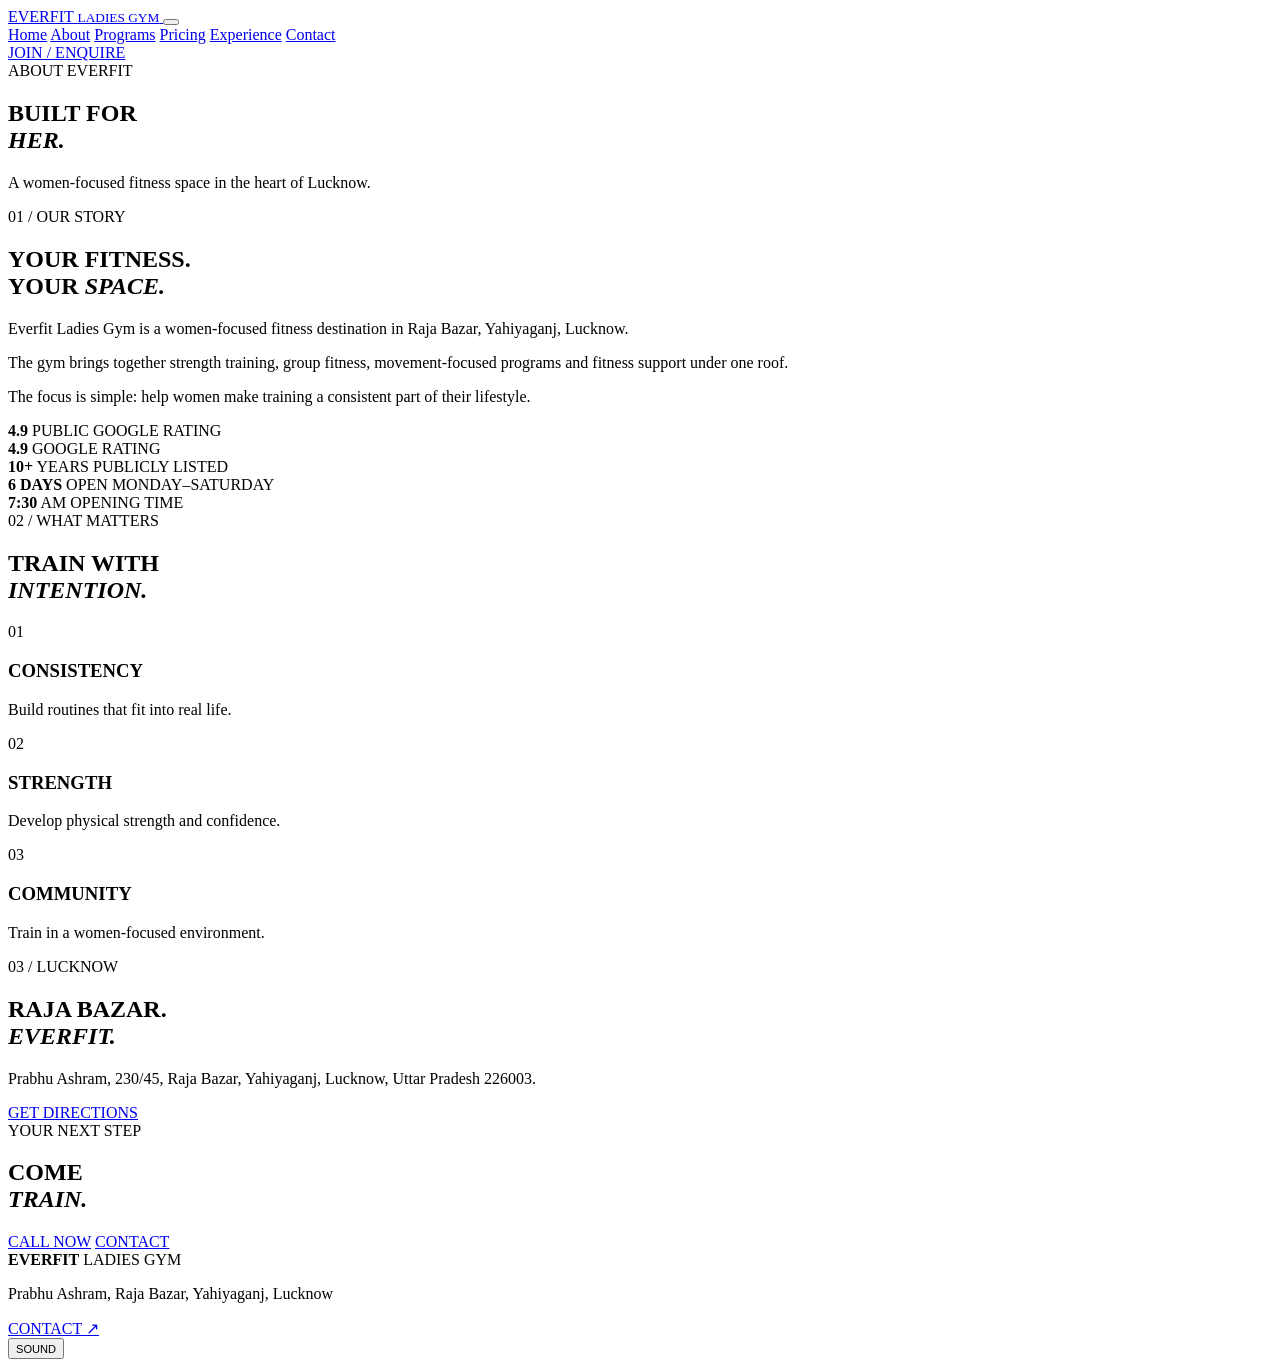
==== commit d05d19eb: "Add About page for Everfit Ladies Gym This file contains the HTML structure for the About page of Ev" ====
--- a/about.html
+++ b/about.html
@@ -201,201 +201,4 @@
 
 <script src="script.js"></script>
 </body>
-</html></nav>
-
-<div class="nav-actions">
-
-<button class="sound-btn" id="soundToggle">◉</button>
-
-<a href="contact.html" class="nav-cta magnetic">
-JOIN / ENQUIRE
-</a>
-
-<button class="menu-btn" id="menuBtn">☰</button>
-
-</div>
-
-</header>
-
-
-<div class="mobile-menu" id="mobileMenu">
-<a href="index.html">HOME</a>
-<a href="about.html">ABOUT</a>
-<a href="programs.html">PROGRAMS</a>
-<a href="experience.html">EXPERIENCE</a>
-<a href="contact.html">CONNECT</a>
-</div>
-
-
-<main>
-
-<section class="page-hero">
-
-<div class="page-hero-content reveal">
-
-<span class="eyebrow">01 / ABOUT EVERFIT</span>
-
-<h1>
-MORE THAN
-<span>A WORKOUT.</span>
-</h1>
-
-<p>
-A women-focused fitness space in Raja Bazar, Lucknow,
-built around movement, consistency and confidence.
-</p>
-
-</div>
-
-<div class="page-orb"></div>
-
-</section>
-
-
-<section class="story section-pad">
-
-<div class="section-label">
-<span>01</span>
-THE STORY
-</div>
-
-<div class="story-grid">
-
-<h2 class="reveal">
-TRAIN WITH
-<span>INTENTION.</span>
-</h2>
-
-<div class="story-text reveal">
-
-<p>
-Everfit Ladies Gym is a women-focused fitness destination
-in Lucknow's Raja Bazar area.
-</p>
-
-<p>
-The gym's public listings describe a range of fitness
-activities designed around strength, movement and
-overall wellbeing.
-</p>
-
-</div>
-
-</div>
-
-</section>
-
-
-<section class="about-stats section-pad">
-
-<div class="about-stat reveal">
-<strong>4.9</strong>
-<span>PUBLIC RATING</span>
-</div>
-
-<div class="about-stat reveal">
-<strong>10+</strong>
-<span>YEARS PUBLICLY LISTED</span>
-</div>
-
-<div class="about-stat reveal">
-<strong>06</strong>
-<span>DAYS / WEEK</span>
-</div>
-
-<div class="about-stat reveal">
-<strong>100%</strong>
-<span>WOMEN-FOCUSED</span>
-</div>
-
-</section>
-
-
-<section class="about-quote">
-
-<div class="quote-inner reveal">
-
-<span>“</span>
-
-<h2>
-CONSISTENCY
-IS THE REAL
-TRANSFORMATION.
-</h2>
-
-<div></div>
-
-</div>
-
-</section>
-
-
-<section class="about-contact section-pad">
-
-<div class="section-label">
-<span>02</span>
-FIND EVERFIT
-</div>
-
-<div class="location-mini reveal">
-
-<div>
-<small>ADDRESS</small>
-<h3>
-Prabhu Ashram,<br>
-230/45 Raja Bazar,<br>
-Yahiyaganj, Lucknow
-</h3>
-</div>
-
-<div>
-<small>HOURS</small>
-<h3>
-MON — SAT<br>
-7:30 AM — 7:30 PM
-</h3>
-</div>
-
-<div>
-<small>CONTACT</small>
-<h3>
-+91 89604 18286
-</h3>
-</div>
-
-</div>
-
-</section>
-
-
-<section class="final-strip">
-
-<h2>READY TO MOVE?</h2>
-
-<a href="contact.html" class="btn btn-primary magnetic">
-CONNECT WITH EVERFIT →
-</a>
-
-</section>
-
-</main>
-
-
-<footer class="footer">
-
-<div>
-<strong>EVERFIT</strong>
-<span>LADIES GYM</span>
-</div>
-
-<p>Raja Bazar · Yahiyaganj · Lucknow</p>
-
-<span>© 2026 EVERFIT</span>
-
-</footer>
-
-
-<script src="script.js"></script>
-
-</body>
 </html>
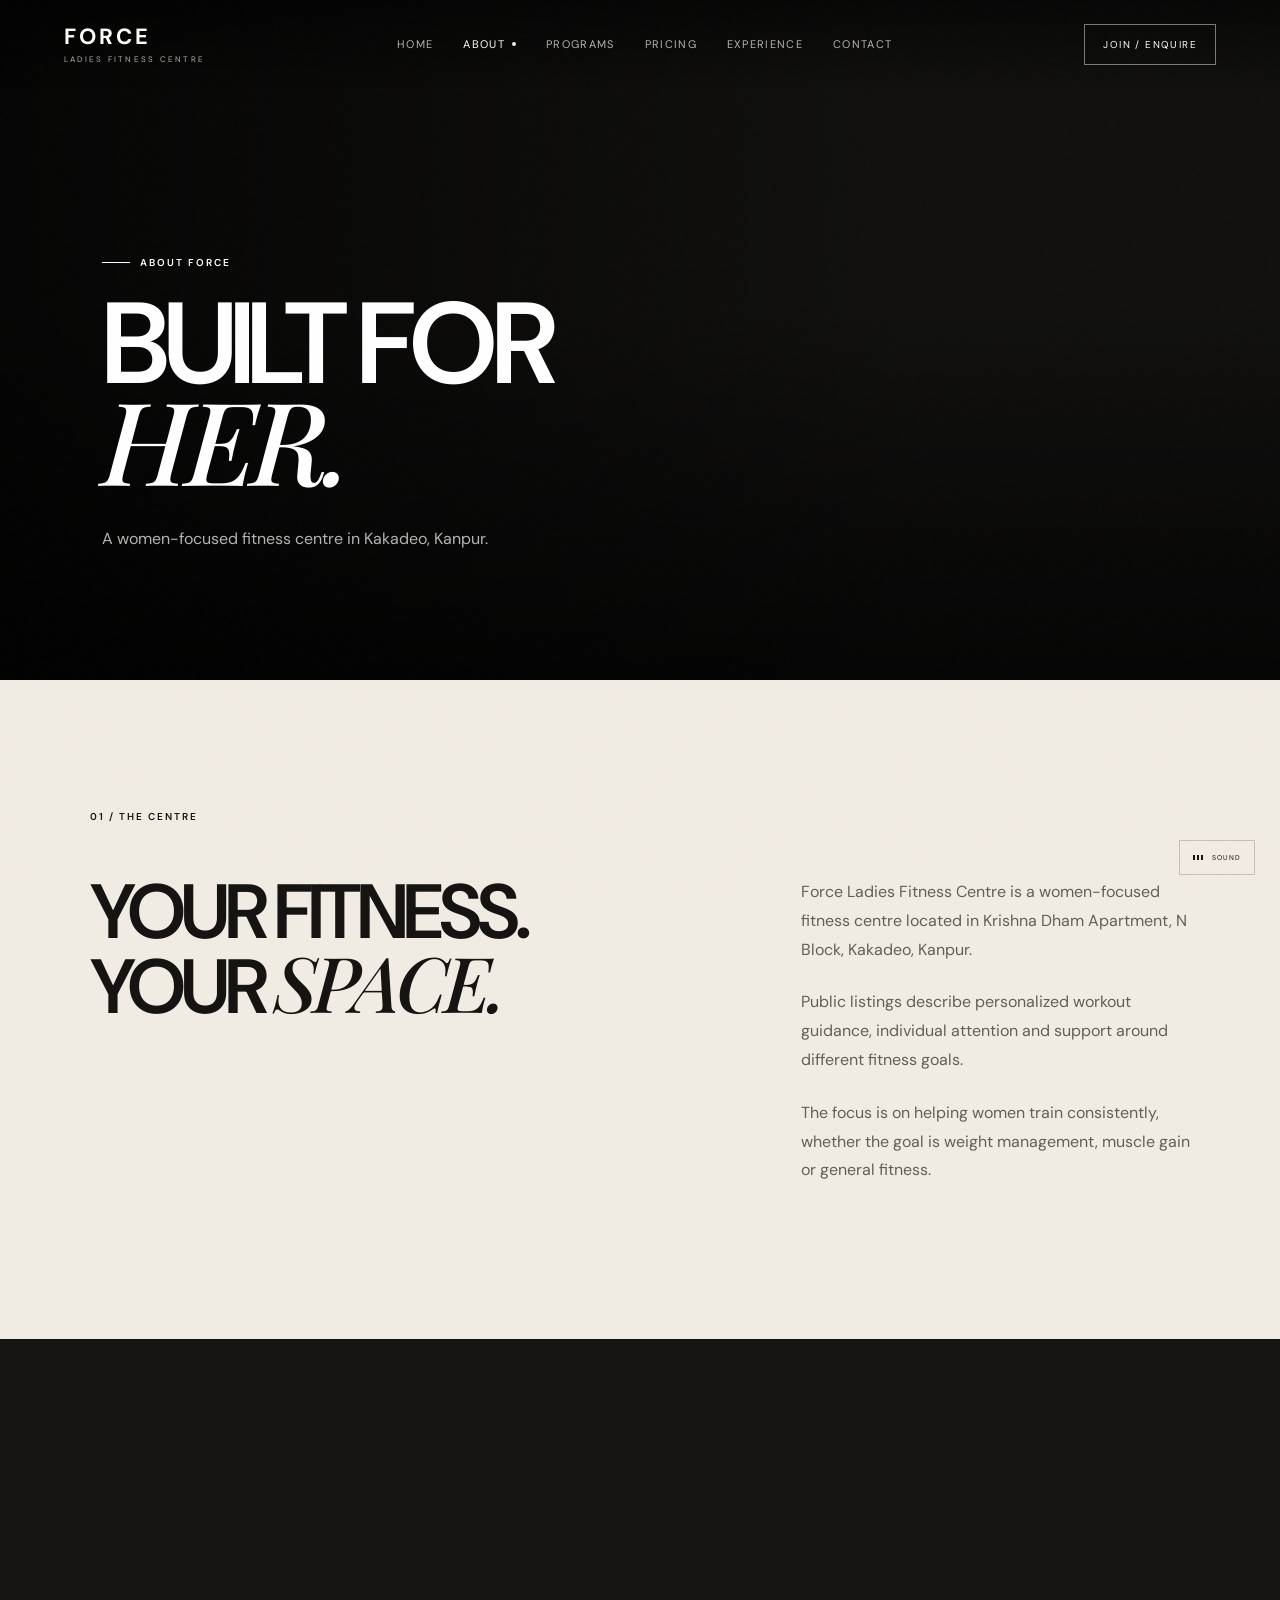
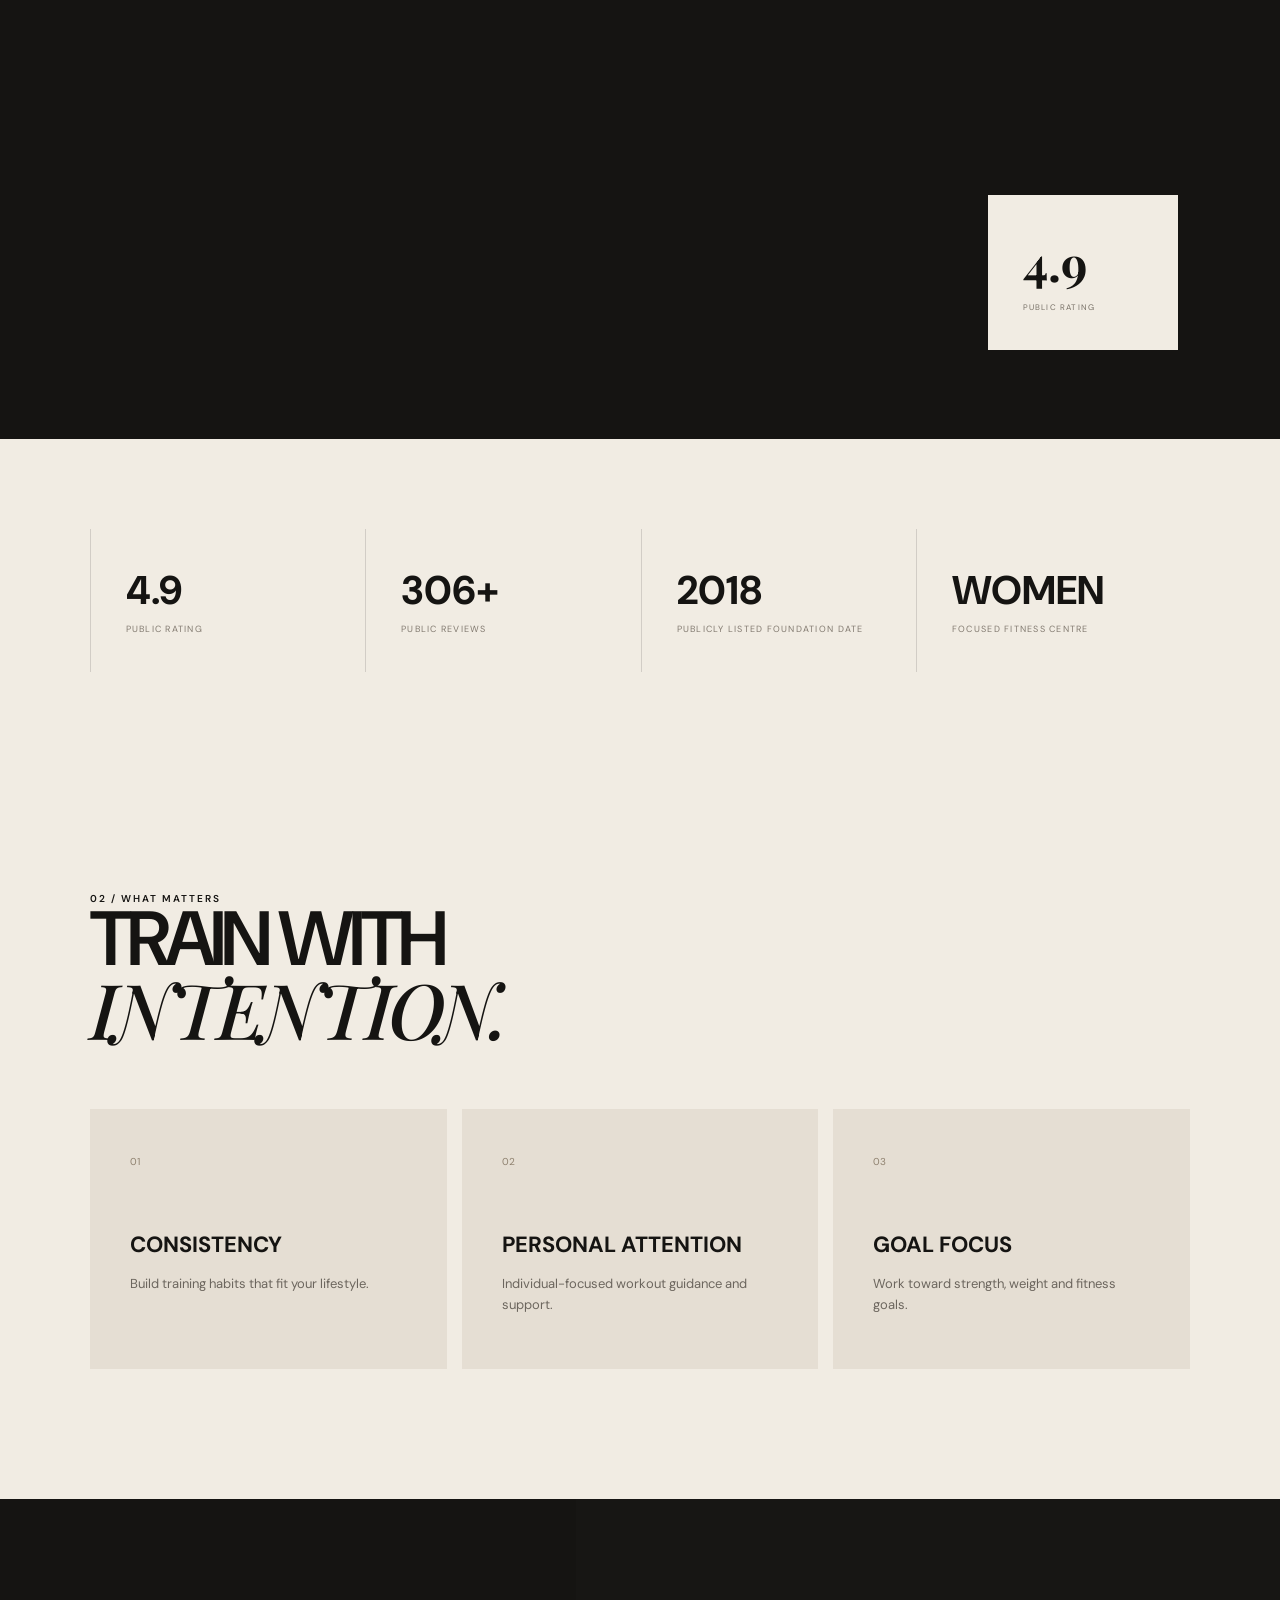
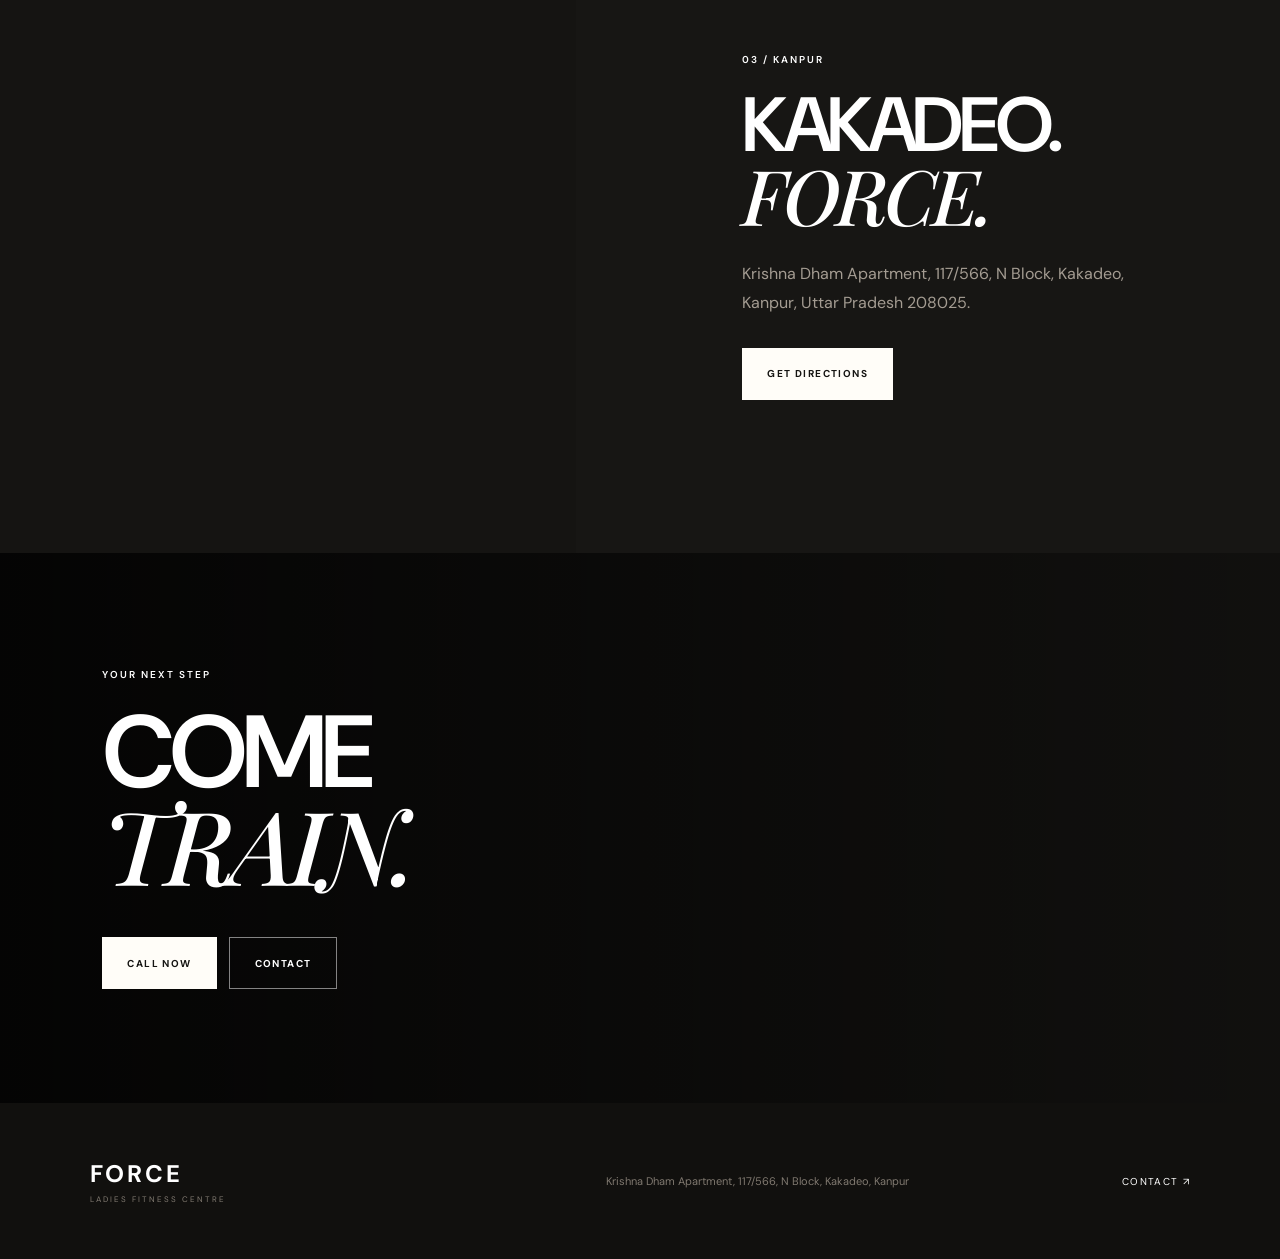
==== commit d57043e7: "Add About page for Force Ladies Fitness Centre This file contains the structure and content for the " ====
--- a/about.html
+++ b/about.html
@@ -1,204 +1,378 @@
 <!DOCTYPE html>
 <html lang="en">
 <head>
-  <meta charset="UTF-8">
-  <meta name="viewport" content="width=device-width, initial-scale=1.0">
-  <meta name="theme-color" content="#171614">
-  <title>About — Everfit Ladies Gym</title>
-  <link rel="preconnect" href="https://fonts.googleapis.com">
-  <link rel="preconnect" href="https://fonts.gstatic.com" crossorigin>
-  <link href="https://fonts.googleapis.com/css2?family=DM+Sans:wght@400;500;600;700&family=Playfair+Display:wght@500;600;700&display=swap" rel="stylesheet">
-  <link rel="stylesheet" href="style.css">
+
+<meta charset="UTF-8">
+
+<meta name="viewport"
+content="width=device-width, initial-scale=1.0">
+
+<meta name="theme-color" content="#171614">
+
+<title>About — Force Ladies Fitness Centre</title>
+
+<link rel="preconnect" href="https://fonts.googleapis.com">
+<link rel="preconnect" href="https://fonts.gstatic.com" crossorigin>
+
+<link href="https://fonts.googleapis.com/css2?family=DM+Sans:wght@400;500;600;700&family=Playfair+Display:wght@500;600;700&display=swap"
+rel="stylesheet">
+
+<link rel="stylesheet" href="style.css">
+
 </head>
 
+
 <body>
 
+
 <header class="nav">
-  <a href="index.html" class="brand">
-    <span>EVERFIT</span>
-    <small>LADIES GYM</small>
-  </a>
-
-  <button class="menu-btn"><span></span><span></span></button>
-
-  <nav class="nav-links">
-    <a href="index.html">Home</a>
-    <a class="active" href="about.html">About</a>
-    <a href="programs.html">Programs</a>
-    <a href="pricing.html">Pricing</a>
-    <a href="experience.html">Experience</a>
-    <a href="contact.html">Contact</a>
-  </nav>
-
-  <a class="nav-cta" href="contact.html">JOIN / ENQUIRE</a>
+
+<a href="index.html" class="brand">
+<span>FORCE</span>
+<small>LADIES FITNESS CENTRE</small>
+</a>
+
+<button class="menu-btn">
+<span></span>
+<span></span>
+</button>
+
+<nav class="nav-links">
+
+<a href="index.html">Home</a>
+<a class="active" href="about.html">About</a>
+<a href="programs.html">Programs</a>
+<a href="pricing.html">Pricing</a>
+<a href="experience.html">Experience</a>
+<a href="contact.html">Contact</a>
+
+</nav>
+
+<a class="nav-cta" href="contact.html">
+JOIN / ENQUIRE
+</a>
+
 </header>
 
+
 <main>
 
+
 <section class="page-hero">
-  <div class="page-hero-bg about-bg"></div>
-  <div class="hero-overlay"></div>
-
-  <div class="page-hero-content reveal">
-    <div class="eyebrow"><span></span> ABOUT EVERFIT</div>
-    <h1>BUILT FOR<br><em>HER.</em></h1>
-    <p>A women-focused fitness space in the heart of Lucknow.</p>
-  </div>
+
+<div class="page-hero-bg about-bg"></div>
+<div class="hero-overlay"></div>
+
+<div class="page-hero-content reveal">
+
+<div class="eyebrow">
+<span></span>
+ABOUT FORCE
+</div>
+
+<h1>
+BUILT FOR<br>
+<em>HER.</em>
+</h1>
+
+<p>
+A women-focused fitness centre in Kakadeo, Kanpur.
+</p>
+
+</div>
+
 </section>
 
 
 <section class="story section">
 
-  <div class="section-label reveal">01 / OUR STORY</div>
-
-  <div class="story-grid">
-
-    <div class="reveal">
-      <h2>
-        YOUR FITNESS.<br>
-        YOUR <em>SPACE.</em>
-      </h2>
-    </div>
-
-    <div class="story-copy reveal">
-      <p>
-        Everfit Ladies Gym is a women-focused fitness destination
-        in Raja Bazar, Yahiyaganj, Lucknow.
-      </p>
-
-      <p>
-        The gym brings together strength training, group fitness,
-        movement-focused programs and fitness support under one roof.
-      </p>
-
-      <p>
-        The focus is simple: help women make training a consistent
-        part of their lifestyle.
-      </p>
-    </div>
-
-  </div>
+<div class="section-label reveal">
+01 / THE CENTRE
+</div>
+
+<div class="story-grid">
+
+
+<div class="reveal">
+
+<h2>
+YOUR FITNESS.<br>
+YOUR <em>SPACE.</em>
+</h2>
+
+</div>
+
+
+<div class="story-copy reveal">
+
+<p>
+Force Ladies Fitness Centre is a women-focused
+fitness centre located in Krishna Dham Apartment,
+N Block, Kakadeo, Kanpur.
+</p>
+
+<p>
+Public listings describe personalized workout
+guidance, individual attention and support around
+different fitness goals.
+</p>
+
+<p>
+The focus is on helping women train consistently,
+whether the goal is weight management, muscle gain
+or general fitness.
+</p>
+
+</div>
+
+</div>
+
 </section>
 
 
 <section class="about-image-section">
-  <div class="about-large-image"></div>
-
-  <div class="floating-stat reveal">
-    <strong>4.9</strong>
-    <span>PUBLIC GOOGLE RATING</span>
-  </div>
+
+<div class="about-large-image"></div>
+
+<div class="floating-stat reveal">
+
+<strong>4.9</strong>
+
+<span>
+PUBLIC RATING
+</span>
+
+</div>
+
 </section>
 
 
 <section class="stats-section section">
 
-  <div class="stat-box reveal">
-    <strong>4.9</strong>
-    <span>GOOGLE RATING</span>
-  </div>
-
-  <div class="stat-box reveal">
-    <strong>10+</strong>
-    <span>YEARS PUBLICLY LISTED</span>
-  </div>
-
-  <div class="stat-box reveal">
-    <strong>6 DAYS</strong>
-    <span>OPEN MONDAY–SATURDAY</span>
-  </div>
-
-  <div class="stat-box reveal">
-    <strong>7:30</strong>
-    <span>AM OPENING TIME</span>
-  </div>
+
+<div class="stat-box reveal">
+
+<strong>4.9</strong>
+
+<span>
+PUBLIC RATING
+</span>
+
+</div>
+
+
+<div class="stat-box reveal">
+
+<strong>306+</strong>
+
+<span>
+PUBLIC REVIEWS
+</span>
+
+</div>
+
+
+<div class="stat-box reveal">
+
+<strong>2018</strong>
+
+<span>
+PUBLICLY LISTED FOUNDATION DATE
+</span>
+
+</div>
+
+
+<div class="stat-box reveal">
+
+<strong>WOMEN</strong>
+
+<span>
+FOCUSED FITNESS CENTRE
+</span>
+
+</div>
+
 
 </section>
 
 
 <section class="values section">
 
-  <div class="section-heading reveal">
-    <div class="section-label">02 / WHAT MATTERS</div>
-    <h2>TRAIN WITH<br><em>INTENTION.</em></h2>
-  </div>
-
-  <div class="value-grid">
-
-    <article class="value-card reveal">
-      <span>01</span>
-      <h3>CONSISTENCY</h3>
-      <p>Build routines that fit into real life.</p>
-    </article>
-
-    <article class="value-card reveal">
-      <span>02</span>
-      <h3>STRENGTH</h3>
-      <p>Develop physical strength and confidence.</p>
-    </article>
-
-    <article class="value-card reveal">
-      <span>03</span>
-      <h3>COMMUNITY</h3>
-      <p>Train in a women-focused environment.</p>
-    </article>
-
-  </div>
+<div class="section-heading reveal">
+
+<div class="section-label">
+02 / WHAT MATTERS
+</div>
+
+<h2>
+TRAIN WITH<br>
+<em>INTENTION.</em>
+</h2>
+
+</div>
+
+
+<div class="value-grid">
+
+
+<article class="value-card reveal">
+
+<span>01</span>
+
+<h3>
+CONSISTENCY
+</h3>
+
+<p>
+Build training habits that fit your lifestyle.
+</p>
+
+</article>
+
+
+<article class="value-card reveal">
+
+<span>02</span>
+
+<h3>
+PERSONAL ATTENTION
+</h3>
+
+<p>
+Individual-focused workout guidance and support.
+</p>
+
+</article>
+
+
+<article class="value-card reveal">
+
+<span>03</span>
+
+<h3>
+GOAL FOCUS
+</h3>
+
+<p>
+Work toward strength, weight and fitness goals.
+</p>
+
+</article>
+
+
+</div>
 
 </section>
 
 
 <section class="location-band">
 
-  <div class="location-band-image"></div>
-
-  <div class="location-band-content reveal">
-    <div class="section-label">03 / LUCKNOW</div>
-    <h2>RAJA BAZAR.<br><em>EVERFIT.</em></h2>
-    <p>
-      Prabhu Ashram, 230/45, Raja Bazar,
-      Yahiyaganj, Lucknow, Uttar Pradesh 226003.
-    </p>
-
-    <a href="contact.html" class="btn btn-light">GET DIRECTIONS</a>
-  </div>
+<div class="location-band-image"></div>
+
+<div class="location-band-content reveal">
+
+<div class="section-label">
+03 / KANPUR
+</div>
+
+<h2>
+KAKADEO.<br>
+<em>FORCE.</em>
+</h2>
+
+<p>
+Krishna Dham Apartment, 117/566,
+N Block, Kakadeo, Kanpur,
+Uttar Pradesh 208025.
+</p>
+
+<a
+href="https://www.google.com/maps/search/?api=1&query=Force+Ladies+Fitness+Centre%2C+Krishna+Dham+Apartment%2C+117%2F566%2C+N+Block%2C+Kakadeo%2C+Kanpur%2C+Uttar+Pradesh+208025"
+target="_blank"
+class="btn btn-light">
+
+GET DIRECTIONS
+
+</a>
+
+</div>
 
 </section>
 
 
 <section class="final-cta small-cta">
 
-  <div class="final-bg"></div>
-
-  <div class="final-content reveal">
-    <div class="section-label">YOUR NEXT STEP</div>
-
-    <h2>COME<br><em>TRAIN.</em></h2>
-
-    <div class="cta-buttons">
-      <a class="btn btn-light" href="tel:+918960418286">CALL NOW</a>
-      <a class="btn btn-outline-light" href="contact.html">CONTACT</a>
-    </div>
-  </div>
-
-</section>
+<div class="final-bg"></div>
+
+<div class="final-content reveal">
+
+<div class="section-label">
+YOUR NEXT STEP
+</div>
+
+<h2>
+COME<br>
+<em>TRAIN.</em>
+</h2>
+
+<div class="cta-buttons">
+
+<a class="btn btn-light"
+href="tel:+917905821431">
+CALL NOW
+</a>
+
+<a class="btn btn-outline-light"
+href="contact.html">
+CONTACT
+</a>
+
+</div>
+
+</div>
+
+</section>
+
 
 </main>
 
+
 <footer>
-  <div class="footer-brand">
-    <strong>EVERFIT</strong>
-    <span>LADIES GYM</span>
-  </div>
-  <p>Prabhu Ashram, Raja Bazar, Yahiyaganj, Lucknow</p>
-  <a href="contact.html">CONTACT ↗</a>
+
+<div class="footer-brand">
+
+<strong>FORCE</strong>
+<span>LADIES FITNESS CENTRE</span>
+
+</div>
+
+<p>
+Krishna Dham Apartment, 117/566,
+N Block, Kakadeo, Kanpur
+</p>
+
+<a href="contact.html">
+CONTACT ↗
+</a>
+
 </footer>
 
+
 <button class="sound-toggle" aria-label="Toggle sound">
-  <span class="sound-bars"><i></i><i></i><i></i></span>
-  <small>SOUND</small>
+
+<span class="sound-bars">
+<i></i>
+<i></i>
+<i></i>
+</span>
+
+<small>SOUND</small>
+
 </button>
 
+
 <script src="script.js"></script>
+
 </body>
-</html>
+  </html>
--- a/style.css
+++ b/style.css
@@ -0,0 +1,1898 @@
+:root{
+  --black:#151412;
+  --black-2:#1c1a17;
+  --cream:#f1ece3;
+  --cream-2:#e5ded3;
+  --white:#fffdf8;
+  --muted:#aaa39a;
+  --gold:#b9a27b;
+  --line:rgba(241,236,227,.14);
+  --dark-line:rgba(21,20,18,.14);
+  --serif:"Playfair Display",serif;
+  --sans:"DM Sans",sans-serif;
+  --ease:cubic-bezier(.22,.8,.24,1);
+}
+
+*{
+  box-sizing:border-box;
+  margin:0;
+  padding:0;
+}
+
+html{
+  scroll-behavior:smooth;
+  background:var(--black);
+}
+
+body{
+  background:var(--cream);
+  color:var(--black);
+  font-family:var(--sans);
+  overflow-x:hidden;
+}
+
+body:before{
+  content:"";
+  position:fixed;
+  inset:0;
+  pointer-events:none;
+  z-index:9998;
+  opacity:.035;
+  background-image:url("data:image/svg+xml,%3Csvg viewBox='0 0 180 180' xmlns='http://www.w3.org/2000/svg'%3E%3Cfilter id='n'%3E%3CfeTurbulence type='fractalNoise' baseFrequency='.85' numOctaves='4' stitchTiles='stitch'/%3E%3C/filter%3E%3Crect width='100%25' height='100%25' filter='url(%23n)' opacity='.45'/%3E%3C/svg%3E");
+}
+
+a{
+  color:inherit;
+  text-decoration:none;
+}
+
+button{
+  font:inherit;
+}
+
+.page-loader{
+  position:fixed;
+  inset:0;
+  background:var(--black);
+  color:var(--cream);
+  z-index:10000;
+  display:flex;
+  align-items:center;
+  justify-content:center;
+  font-family:var(--serif);
+  letter-spacing:.18em;
+  transition:opacity .7s var(--ease),visibility .7s;
+}
+
+.page-loader.hide{
+  opacity:0;
+  visibility:hidden;
+}
+
+.page-loader span{
+  animation:loaderPulse 1.4s infinite alternate;
+}
+
+@keyframes loaderPulse{
+  from{opacity:.35}
+  to{opacity:1}
+}
+
+
+/* NAV */
+
+.nav{
+  position:fixed;
+  top:0;
+  left:0;
+  width:100%;
+  z-index:1000;
+  height:88px;
+  padding:0 5vw;
+  display:flex;
+  align-items:center;
+  justify-content:space-between;
+  color:var(--white);
+  background:linear-gradient(to bottom,rgba(0,0,0,.55),transparent);
+}
+
+.brand{
+  display:flex;
+  flex-direction:column;
+  line-height:1;
+}
+
+.brand span{
+  font-size:22px;
+  font-weight:700;
+  letter-spacing:.14em;
+}
+
+.brand small{
+  font-size:8px;
+  letter-spacing:.28em;
+  margin-top:7px;
+  opacity:.7;
+}
+
+.nav-links{
+  display:flex;
+  align-items:center;
+  gap:30px;
+}
+
+.nav-links a{
+  font-size:11px;
+  letter-spacing:.12em;
+  text-transform:uppercase;
+  opacity:.7;
+  transition:.3s;
+}
+
+.nav-links a:hover,
+.nav-links a.active{
+  opacity:1;
+}
+
+.nav-links a.active:after{
+  content:"";
+  width:4px;
+  height:4px;
+  border-radius:50%;
+  display:inline-block;
+  background:var(--cream);
+  margin:0 0 2px 7px;
+}
+
+.nav-cta{
+  border:1px solid rgba(255,255,255,.45);
+  padding:13px 18px;
+  font-size:10px;
+  letter-spacing:.14em;
+  transition:.35s var(--ease);
+}
+
+.nav-cta:hover{
+  background:var(--cream);
+  color:var(--black);
+}
+
+.menu-btn{
+  display:none;
+}
+
+
+/* HERO */
+
+.hero{
+  min-height:100vh;
+  position:relative;
+  color:var(--white);
+  background:var(--black);
+  display:flex;
+  align-items:flex-end;
+  overflow:hidden;
+}
+
+.hero-image,
+.page-hero-bg,
+.final-bg,
+.feature-image,
+.split-image,
+.quote-image,
+.about-large-image,
+.location-band-image,
+.pricing-band-image,
+.experience-statement-bg{
+  background-size:cover;
+  background-position:center;
+}
+
+.hero-image-home{
+  position:absolute;
+  inset:0;
+  background-image:url("https://images.unsplash.com/photo-1579758629938-03607ccdbaba?auto=format&fit=crop&w=2200&q=85");
+  transform:scale(1.04);
+}
+
+.hero-overlay{
+  position:absolute;
+  inset:0;
+  background:
+    linear-gradient(90deg,rgba(0,0,0,.75),rgba(0,0,0,.18) 70%),
+    linear-gradient(0deg,rgba(0,0,0,.72),transparent 55%);
+}
+
+.hero-content{
+  position:relative;
+  z-index:2;
+  padding:0 8vw 13vh;
+  max-width:900px;
+}
+
+.eyebrow,
+.section-label{
+  font-size:10px;
+  letter-spacing:.2em;
+  font-weight:600;
+  text-transform:uppercase;
+}
+
+.eyebrow{
+  display:flex;
+  align-items:center;
+  gap:10px;
+  margin-bottom:28px;
+}
+
+.eyebrow span{
+  width:28px;
+  height:1px;
+  background:currentColor;
+}
+
+.hero h1,
+.page-hero h1{
+  font-size:clamp(62px,9vw,145px);
+  line-height:.82;
+  letter-spacing:-.055em;
+  font-weight:600;
+}
+
+.hero h1 em,
+.page-hero h1 em,
+h2 em,
+h3 em{
+  font-family:var(--serif);
+  font-style:italic;
+  font-weight:500;
+  letter-spacing:-.05em;
+}
+
+.hero-content p{
+  max-width:440px;
+  margin:38px 0 30px;
+  font-size:15px;
+  line-height:1.7;
+  color:rgba(255,255,255,.75);
+}
+
+.hero-buttons,
+.cta-buttons{
+  display:flex;
+  gap:12px;
+  flex-wrap:wrap;
+}
+
+.btn{
+  display:inline-flex;
+  justify-content:center;
+  align-items:center;
+  min-height:52px;
+  padding:0 25px;
+  font-size:10px;
+  font-weight:700;
+  letter-spacing:.14em;
+  transition:.4s var(--ease);
+}
+
+.btn-light{
+  background:var(--white);
+  color:var(--black);
+}
+
+.btn-light:hover{
+  transform:translateY(-3px);
+  background:var(--cream-2);
+}
+
+.btn-outline{
+  border:1px solid rgba(255,255,255,.45);
+  color:white;
+}
+
+.btn-outline:hover{
+  background:white;
+  color:var(--black);
+}
+
+.btn-dark{
+  background:var(--black);
+  color:var(--cream);
+}
+
+.btn-dark:hover{
+  transform:translateY(-3px);
+  background:#302d28;
+}
+
+.btn-outline-light{
+  border:1px solid rgba(255,255,255,.5);
+  color:white;
+}
+
+.btn-outline-light:hover{
+  background:white;
+  color:var(--black);
+}
+
+.hero-bottom{
+  position:absolute;
+  z-index:3;
+  bottom:0;
+  right:0;
+  width:45%;
+  display:grid;
+  grid-template-columns:repeat(3,1fr);
+  border-top:1px solid rgba(255,255,255,.2);
+}
+
+.hero-bottom div{
+  padding:20px;
+  border-left:1px solid rgba(255,255,255,.2);
+}
+
+.hero-bottom strong{
+  display:block;
+  font-size:22px;
+}
+
+.hero-bottom span{
+  display:block;
+  font-size:8px;
+  letter-spacing:.12em;
+  opacity:.55;
+  margin-top:6px;
+}
+
+
+/* GENERAL */
+
+.section{
+  padding:130px 7vw;
+}
+
+.intro{
+  background:var(--cream);
+}
+
+.intro-grid,
+.story-grid,
+.pricing-intro-grid,
+.gallery-intro-grid{
+  display:grid;
+  grid-template-columns:1.2fr .8fr;
+  gap:10vw;
+  margin-top:55px;
+}
+
+h2{
+  font-size:clamp(48px,6vw,94px);
+  line-height:.9;
+  letter-spacing:-.06em;
+  font-weight:600;
+}
+
+.intro-copy{
+  padding-top:12px;
+}
+
+.intro-copy p,
+.story-copy p,
+.pricing-intro-grid p,
+.gallery-intro-grid p{
+  font-size:16px;
+  line-height:1.8;
+  color:#635f58;
+  margin-bottom:24px;
+}
+
+.text-link{
+  display:inline-block;
+  margin-top:15px;
+  font-size:10px;
+  font-weight:700;
+  letter-spacing:.15em;
+  border-bottom:1px solid currentColor;
+  padding-bottom:8px;
+}
+
+
+/* FEATURE */
+
+.feature-image-section{
+  position:relative;
+  min-height:760px;
+  background:var(--black);
+  overflow:hidden;
+}
+
+.feature-image-one{
+  position:absolute;
+  inset:0;
+  background-image:url("https://images.unsplash.com/photo-1581009146145-b5ef050c2e1e?auto=format&fit=crop&w=2200&q=85");
+}
+
+.feature-image-section:after{
+  content:"";
+  position:absolute;
+  inset:0;
+  background:linear-gradient(90deg,rgba(0,0,0,.7),transparent 65%);
+}
+
+.feature-card{
+  position:absolute;
+  z-index:2;
+  left:8vw;
+  bottom:9vw;
+  max-width:440px;
+  color:white;
+}
+
+.feature-card span{
+  color:var(--gold);
+  font-size:11px;
+}
+
+.feature-card h3{
+  margin:18px 0;
+  font-size:62px;
+  line-height:.9;
+  letter-spacing:-.05em;
+}
+
+
+/* PROGRAM GRID */
+
+.program-preview{
+  background:var(--cream);
+}
+
+.section-heading{
+  position:relative;
+}
+
+.section-heading .text-link{
+  position:absolute;
+  right:0;
+  bottom:8px;
+}
+
+.program-grid{
+  margin-top:60px;
+  display:grid;
+  grid-template-columns:repeat(2,1fr);
+  gap:14px;
+}
+
+.program-card{
+  min-height:430px;
+  position:relative;
+  overflow:hidden;
+  color:white;
+  background:#222;
+}
+
+.program-card-large{
+  grid-row:span 2;
+  min-height:874px;
+}
+
+.program-bg{
+  position:absolute;
+  inset:0;
+  background-size:cover;
+  background-position:center;
+  transition:transform 1s var(--ease);
+}
+
+.program-card:hover .program-bg{
+  transform:scale(1.06);
+}
+
+.program-bg:after{
+  content:"";
+  position:absolute;
+  inset:0;
+  background:linear-gradient(0deg,rgba(0,0,0,.75),transparent 60%);
+}
+
+.program-bg-1{
+  background-image:url("https://images.unsplash.com/photo-1534438327276-14e5300c3a48?auto=format&fit=crop&w=1400&q=85");
+}
+
+.program-bg-2{
+  background-image:url("https://images.unsplash.com/photo-1518611012118-696072aa579a?auto=format&fit=crop&w=1400&q=85");
+}
+
+.program-bg-3{
+  background-image:url("https://images.unsplash.com/photo-1517836357463-d25dfeac3438?auto=format&fit=crop&w=1400&q=85");
+}
+
+.program-bg-4{
+  background-image:url("https://images.unsplash.com/photo-1534258936925-c58bed479fcb?auto=format&fit=crop&w=1400&q=85");
+}
+
+.program-info{
+  position:absolute;
+  z-index:2;
+  left:30px;
+  right:30px;
+  bottom:28px;
+}
+
+.program-info span{
+  font-size:10px;
+  color:var(--gold);
+}
+
+.program-info h3{
+  font-size:42px;
+  line-height:.9;
+  letter-spacing:-.05em;
+  margin:12px 0;
+}
+
+.program-info p{
+  font-size:12px;
+  color:rgba(255,255,255,.72);
+}
+
+
+/* SPLIT */
+
+.split-section{
+  display:grid;
+  grid-template-columns:1fr 1fr;
+  min-height:700px;
+}
+
+.split-image-women{
+  background-image:url("https://images.unsplash.com/photo-1546483875-ad9014c88eba?auto=format&fit=crop&w=1600&q=85");
+}
+
+.split-content{
+  background:#dcd5ca;
+  padding:10vw 8vw;
+  display:flex;
+  justify-content:center;
+  flex-direction:column;
+}
+
+.split-content h2{
+  margin:28px 0;
+}
+
+.split-content p{
+  color:#5e5951;
+  line-height:1.8;
+  max-width:480px;
+  margin-bottom:30px;
+}
+
+
+/* SERVICES */
+
+.service-list{
+  margin-top:55px;
+  border-top:1px solid var(--dark-line);
+}
+
+.service-row{
+  display:grid;
+  grid-template-columns:70px 1fr 1fr;
+  align-items:center;
+  padding:30px 0;
+  border-bottom:1px solid var(--dark-line);
+}
+
+.service-row span{
+  font-size:10px;
+  color:#8b8277;
+}
+
+.service-row h3{
+  font-size:20px;
+  letter-spacing:-.02em;
+}
+
+.service-row p{
+  color:#756e65;
+  font-size:13px;
+}
+
+
+/* QUOTE */
+
+.quote-section{
+  min-height:650px;
+  background:var(--black);
+  color:white;
+  position:relative;
+  display:flex;
+  align-items:center;
+  overflow:hidden;
+}
+
+.quote-image{
+  position:absolute;
+  inset:0 50% 0 0;
+  background-image:url("https://images.unsplash.com/photo-1574680096145-d05b474e2155?auto=format&fit=crop&w=1400&q=85");
+  opacity:.65;
+}
+
+.quote-content{
+  position:relative;
+  margin-left:52%;
+  padding:70px 7vw;
+}
+
+.quote-mark{
+  font-family:var(--serif);
+  font-size:80px;
+  color:var(--gold);
+}
+
+.quote-content h2{
+  margin:5px 0 30px;
+}
+
+.quote-content p{
+  font-size:10px;
+  letter-spacing:.2em;
+  opacity:.5;
+}
+
+
+/* PRESENCE */
+
+.presence{
+  background:var(--cream-2);
+}
+
+.presence-grid{
+  display:grid;
+  grid-template-columns:repeat(2,1fr);
+  gap:12px;
+  margin-top:60px;
+}
+
+.presence-card{
+  display:grid;
+  grid-template-columns:60px 1fr 20px;
+  align-items:center;
+  gap:18px;
+  padding:25px;
+  background:rgba(255,255,255,.45);
+  border:1px solid rgba(21,20,18,.1);
+  transition:.4s var(--ease);
+}
+
+.presence-card:hover{
+  transform:translateY(-5px);
+  background:white;
+}
+
+.presence-card > span{
+  width:50px;
+  height:50px;
+  border-radius:50%;
+  background:var(--black);
+  color:var(--cream);
+  display:flex;
+  align-items:center;
+  justify-content:center;
+  font-weight:700;
+}
+
+.presence-card small{
+  font-size:8px;
+  letter-spacing:.15em;
+  color:#857d72;
+}
+
+.presence-card h3{
+  font-size:15px;
+  margin-top:5px;
+}
+
+.presence-card b{
+  font-weight:400;
+}
+
+
+/* FINAL CTA */
+
+.final-cta{
+  position:relative;
+  min-height:650px;
+  color:white;
+  background:var(--black);
+  overflow:hidden;
+  display:flex;
+  align-items:center;
+}
+
+.final-bg{
+  position:absolute;
+  inset:0;
+  background-image:url("https://images.unsplash.com/photo-1594381898411-846e7d193883?auto=format&fit=crop&w=2200&q=85");
+  opacity:.48;
+}
+
+.final-cta:after{
+  content:"";
+  position:absolute;
+  inset:0;
+  background:linear-gradient(90deg,rgba(0,0,0,.8),rgba(0,0,0,.2));
+}
+
+.final-content{
+  position:relative;
+  z-index:2;
+  padding:8vw;
+}
+
+.final-content h2{
+  font-size:clamp(60px,8vw,120px);
+  margin:25px 0 40px;
+}
+
+.small-cta{
+  min-height:550px;
+}
+
+
+/* FOOTER */
+
+footer{
+  background:#11100e;
+  color:white;
+  padding:55px 7vw;
+  display:grid;
+  grid-template-columns:1fr 1fr auto;
+  align-items:center;
+  gap:30px;
+}
+
+.footer-brand{
+  display:flex;
+  flex-direction:column;
+}
+
+.footer-brand strong{
+  font-size:24px;
+  letter-spacing:.12em;
+}
+
+.footer-brand span{
+  font-size:8px;
+  letter-spacing:.25em;
+  color:#827b72;
+  margin-top:5px;
+}
+
+footer p{
+  font-size:11px;
+  color:#807970;
+}
+
+footer>a{
+  font-size:10px;
+  letter-spacing:.14em;
+}
+
+
+/* PAGE HERO */
+
+.page-hero{
+  min-height:680px;
+  position:relative;
+  color:white;
+  background:var(--black);
+  display:flex;
+  align-items:flex-end;
+  overflow:hidden;
+}
+
+.page-hero-bg{
+  position:absolute;
+  inset:0;
+}
+
+.about-bg{
+  background-image:url("https://images.unsplash.com/photo-1518310383802-640c2de311b2?auto=format&fit=crop&w=2200&q=85");
+}
+
+.programs-bg{
+  background-image:url("https://images.unsplash.com/photo-1534438327276-14e5300c3a48?auto=format&fit=crop&w=2200&q=85");
+}
+
+.pricing-bg{
+  background-image:url("https://images.unsplash.com/photo-1579758629938-03607ccdbaba?auto=format&fit=crop&w=2200&q=85");
+}
+
+.experience-bg{
+  background-image:url("https://images.unsplash.com/photo-1517838277536-f5f99be501e1?auto=format&fit=crop&w=2200&q=85");
+}
+
+.contact-bg{
+  background-image:url("https://images.unsplash.com/photo-1546483875-ad9014c88eba?auto=format&fit=crop&w=2200&q=85");
+}
+
+.page-hero-content{
+  position:relative;
+  z-index:2;
+  padding:0 8vw 10vw;
+  max-width:1000px;
+}
+
+.page-hero-content p{
+  max-width:480px;
+  margin-top:30px;
+  line-height:1.7;
+  color:rgba(255,255,255,.7);
+}
+
+
+/* ABOUT */
+
+.about-image-section{
+  position:relative;
+  min-height:700px;
+  background:var(--black);
+}
+
+.about-large-image{
+  position:absolute;
+  inset:0;
+  background-image:url("https://images.unsplash.com/photo-1571019613454-1cb2f99b2d8b?auto=format&fit=crop&w=2200&q=85");
+}
+
+.floating-stat{
+  position:absolute;
+  right:8vw;
+  bottom:7vw;
+  background:var(--cream);
+  padding:35px;
+  min-width:190px;
+}
+
+.floating-stat strong{
+  display:block;
+  font-size:48px;
+  font-family:var(--serif);
+}
+
+.floating-stat span{
+  font-size:8px;
+  letter-spacing:.15em;
+  color:#777066;
+}
+
+.stats-section{
+  display:grid;
+  grid-template-columns:repeat(4,1fr);
+  gap:1px;
+  padding-top:90px;
+  padding-bottom:90px;
+}
+
+.stat-box{
+  padding:35px;
+  border-left:1px solid var(--dark-line);
+}
+
+.stat-box strong{
+  font-size:40px;
+  display:block;
+}
+
+.stat-box span{
+  font-size:9px;
+  letter-spacing:.14em;
+  color:#827a70;
+}
+
+.value-grid{
+  margin-top:60px;
+  display:grid;
+  grid-template-columns:repeat(3,1fr);
+  gap:15px;
+}
+
+.value-card{
+  padding:40px;
+  background:#e5ded3;
+  min-height:260px;
+}
+
+.value-card span{
+  color:#8e806e;
+  font-size:10px;
+}
+
+.value-card h3{
+  margin:60px 0 15px;
+  font-size:22px;
+}
+
+.value-card p{
+  color:#6c665e;
+  font-size:13px;
+  line-height:1.6;
+}
+
+.location-band{
+  min-height:650px;
+  position:relative;
+  background:var(--black);
+  color:white;
+  overflow:hidden;
+}
+
+.location-band-image{
+  position:absolute;
+  inset:0 45% 0 0;
+  background-image:url("https://images.unsplash.com/photo-1583454110551-21f2fa2afe61?auto=format&fit=crop&w=1400&q=85");
+}
+
+.location-band:after{
+  content:"";
+  position:absolute;
+  inset:0 0 0 45%;
+  background:#171614;
+}
+
+.location-band-content{
+  position:relative;
+  z-index:2;
+  margin-left:50%;
+  padding:12vw 8vw;
+}
+
+.location-band-content h2{
+  margin:25px 0;
+}
+
+.location-band-content p{
+  color:#a49c92;
+  line-height:1.8;
+  margin-bottom:30px;
+}
+
+
+/* PROGRAM DETAIL */
+
+.program-detail-section{
+  background:var(--cream);
+}
+
+.program-detail{
+  display:grid;
+  grid-template-columns:1fr 1fr;
+  min-height:580px;
+  margin-bottom:18px;
+}
+
+.program-detail.reverse .detail-image{
+  order:2;
+}
+
+.program-detail.reverse .detail-content{
+  order:1;
+}
+
+.detail-image{
+  background-size:cover;
+  background-position:center;
+  min-height:500px;
+}
+
+.detail-strength{
+  background-image:url("https://images.unsplash.com/photo-1534438327276-14e5300c3a48?auto=format&fit=crop&w=1400&q=85");
+}
+
+.detail-zumba{
+  background-image:url("https://images.unsplash.com/photo-1518611012118-696072aa579a?auto=format&fit=crop&w=1400&q=85");
+}
+
+.detail-crossfit{
+  background-image:url("https://images.unsplash.com/photo-1534258936925-c58bed479fcb?auto=format&fit=crop&w=1400&q=85");
+}
+
+.detail-pilates{
+  background-image:url("https://images.unsplash.com/photo-1517838277536-f5f99be501e1?auto=format&fit=crop&w=1400&q=85");
+}
+
+.detail-training{
+  background-image:url("https://images.unsplash.com/photo-1571019614242-c5c5dee9f50b?auto=format&fit=crop&w=1400&q=85");
+}
+
+.detail-group{
+  background-image:url("https://images.unsplash.com/photo-1571019613576-2b22c76fd955?auto=format&fit=crop&w=1400&q=85");
+}
+
+.detail-nutrition{
+  background-image:url("https://images.unsplash.com/photo-1498837167922-ddd27525d352?auto=format&fit=crop&w=1400&q=85");
+}
+
+.detail-weight{
+  background-image:url("https://images.unsplash.com/photo-1517836357463-d25dfeac3438?auto=format&fit=crop&w=1400&q=85");
+}
+
+.detail-content{
+  background:#e4ddd2;
+  padding:8vw;
+  display:flex;
+  flex-direction:column;
+  justify-content:center;
+}
+
+.detail-content>span{
+  font-size:9px;
+  letter-spacing:.16em;
+  color:#8b8175;
+}
+
+.detail-content h2{
+  font-size:clamp(45px,5vw,75px);
+  margin:25px 0;
+}
+
+.detail-content p{
+  max-width:440px;
+  color:#69625a;
+  line-height:1.8;
+  font-size:14px;
+  margin-bottom:25px;
+}
+
+
+/* PRICING */
+
+.pricing-cards{
+  display:grid;
+  grid-template-columns:repeat(3,1fr);
+  gap:15px;
+  background:var(--cream);
+}
+
+.price-card{
+  background:#e4ddd2;
+  padding:45px;
+  min-height:560px;
+  display:flex;
+  flex-direction:column;
+}
+
+.price-card.featured{
+  background:var(--black);
+  color:white;
+}
+
+.price-number{
+  font-size:10px;
+  color:var(--gold);
+  margin-bottom:50px;
+}
+
+.price-card>span{
+  font-size:9px;
+  letter-spacing:.17em;
+  opacity:.6;
+}
+
+.price-card h3{
+  font-size:42px;
+  line-height:.9;
+  margin:20px 0;
+}
+
+.price-line{
+  height:1px;
+  background:currentColor;
+  opacity:.12;
+  margin:20px 0;
+}
+
+.price-card ul{
+  list-style:none;
+  margin-bottom:30px;
+}
+
+.price-card li{
+  padding:12px 0;
+  border-bottom:1px solid currentColor;
+  border-color:rgba(21,20,18,.12);
+  font-size:12px;
+  color:#686158;
+}
+
+.price-card.featured li{
+  color:#aaa49c;
+  border-color:rgba(255,255,255,.12);
+}
+
+.price-card .btn{
+  margin-top:auto;
+  align-self:flex-start;
+}
+
+.pricing-image-band{
+  min-height:650px;
+  position:relative;
+  background:var(--black);
+  color:white;
+  overflow:hidden;
+}
+
+.pricing-band-image{
+  position:absolute;
+  inset:0;
+  background-image:url("https://images.unsplash.com/photo-1581009146145-b5ef050c2e1e?auto=format&fit=crop&w=2200&q=85");
+  opacity:.55;
+}
+
+.pricing-band-content{
+  position:relative;
+  z-index:2;
+  padding:10vw 8vw;
+}
+
+.pricing-band-content span{
+  font-size:10px;
+  letter-spacing:.18em;
+}
+
+.pricing-band-content h2{
+  font-size:90px;
+  margin:25px 0 40px;
+}
+
+.faq-list{
+  margin-top:50px;
+  border-top:1px solid var(--dark-line);
+}
+
+.faq-item{
+  border-bottom:1px solid var(--dark-line);
+}
+
+.faq-item button{
+  border:0;
+  width:100%;
+  background:none;
+  padding:28px 0;
+  display:flex;
+  justify-content:space-between;
+  text-align:left;
+  font-size:17px;
+  cursor:pointer;
+}
+
+.faq-item button span{
+  font-size:25px;
+  transition:.3s;
+}
+
+.faq-item.open button span{
+  transform:rotate(45deg);
+}
+
+.faq-answer{
+  max-height:0;
+  overflow:hidden;
+  transition:max-height .5s var(--ease);
+}
+
+.faq-answer p{
+  padding:0 0 28px;
+  color:#6d665d;
+  line-height:1.7;
+}
+
+
+/* EXPERIENCE GALLERY */
+
+.photo-grid{
+  background:var(--cream);
+  padding:0 7vw 120px;
+  display:grid;
+  grid-template-columns:repeat(2,1fr);
+  gap:16px;
+}
+
+.photo-card{
+  min-height:480px;
+  position:relative;
+  overflow:hidden;
+}
+
+.photo-card.tall{
+  min-height:720px;
+}
+
+.photo-card.wide{
+  grid-column:span 2;
+  min-height:600px;
+}
+
+.photo{
+  position:absolute;
+  inset:0;
+  background-size:cover;
+  background-position:center;
+  transition:transform 1s var(--ease);
+}
+
+.photo-card:hover .photo{
+  transform:scale(1.05);
+}
+
+.photo:after{
+  content:"";
+  position:absolute;
+  inset:0;
+  background:linear-gradient(0deg,rgba(0,0,0,.6),transparent 55%);
+}
+
+.photo-card>span{
+  position:absolute;
+  z-index:2;
+  left:25px;
+  bottom:25px;
+  color:white;
+  font-size:9px;
+  letter-spacing:.15em;
+}
+
+.photo-woman-1{
+  background-image:url("https://images.unsplash.com/photo-1518310383802-640c2de311b2?auto=format&fit=crop&w=1400&q=85");
+}
+
+.photo-equipment-1{
+  background-image:url("https://images.unsplash.com/photo-1583454110551-21f2fa2afe61?auto=format&fit=crop&w=1400&q=85");
+}
+
+.photo-woman-2{
+  background-image:url("https://images.unsplash.com/photo-1546483875-ad9014c88eba?auto=format&fit=crop&w=1400&q=85");
+}
+
+.photo-gym{
+  background-image:url("https://images.unsplash.com/photo-1534438327276-14e5300c3a48?auto=format&fit=crop&w=1800&q=85");
+}
+
+.photo-woman-3{
+  background-image:url("https://images.unsplash.com/photo-1579758629938-03607ccdbaba?auto=format&fit=crop&w=1400&q=85");
+}
+
+.photo-equipment-2{
+  background-image:url("https://images.unsplash.com/photo-1534258936925-c58bed479fcb?auto=format&fit=crop&w=1400&q=85");
+}
+
+.experience-statement{
+  min-height:650px;
+  position:relative;
+  background:var(--black);
+  color:white;
+  display:flex;
+  align-items:center;
+  overflow:hidden;
+}
+
+.experience-statement-bg{
+  position:absolute;
+  inset:0;
+  background-image:url("https://images.unsplash.com/photo-1571019614242-c5c5dee9f50b?auto=format&fit=crop&w=2200&q=85");
+  opacity:.45;
+}
+
+.experience-statement-content{
+  position:relative;
+  z-index:2;
+  padding:8vw;
+}
+
+.experience-statement-content>span{
+  font-size:9px;
+  letter-spacing:.18em;
+}
+
+.experience-statement-content h2{
+  font-size:clamp(65px,9vw,140px);
+  margin:25px 0;
+}
+
+
+/* CONTACT */
+
+.contact-actions{
+  display:grid;
+  grid-template-columns:1fr 1fr;
+  gap:15px;
+}
+
+.contact-action{
+  background:#e2dbd0;
+  padding:70px;
+  min-height:430px;
+  display:flex;
+  flex-direction:column;
+  align-items:flex-start;
+  justify-content:center;
+}
+
+.contact-action>span{
+  font-size:9px;
+  letter-spacing:.17em;
+  color:#82786b;
+}
+
+.contact-action h2{
+  margin:25px 0;
+}
+
+.contact-action p{
+  color:#6d665e;
+  margin-bottom:30px;
+}
+
+.address-section{
+  display:grid;
+  grid-template-columns:.8fr 1.2fr;
+  gap:70px;
+  background:var(--cream-2);
+}
+
+.address-copy h2{
+  margin:25px 0;
+}
+
+.address-copy>p{
+  line-height:1.9;
+  color:#655f56;
+  margin-bottom:25px;
+}
+
+.hours{
+  border-top:1px solid var(--dark-line);
+  padding-top:25px;
+}
+
+.hours strong{
+  font-size:9px;
+  letter-spacing:.15em;
+}
+
+.map-visual{
+  min-height:580px;
+  background:#d0c9bd;
+  position:relative;
+  overflow:hidden;
+  border:1px solid rgba(21,20,18,.12);
+}
+
+.map-grid{
+  position:absolute;
+  inset:0;
+  background:
+    linear-gradient(rgba(80,75,68,.13) 1px,transparent 1px),
+    linear-gradient(90deg,rgba(80,75,68,.13) 1px,transparent 1px);
+  background-size:55px 55px;
+  transform:rotate(-8deg) scale(1.4);
+}
+
+.map-road{
+  position:absolute;
+  background:#eee8df;
+  box-shadow:0 0 0 1px rgba(80,75,68,.1);
+}
+
+.road-a{
+  width:130%;
+  height:70px;
+  top:38%;
+  left:-10%;
+  transform:rotate(-15deg);
+}
+
+.road-b{
+  width:120%;
+  height:35px;
+  top:60%;
+  left:-5%;
+  transform:rotate(28deg);
+}
+
+.road-c{
+  width:25px;
+  height:120%;
+  left:58%;
+  top:-10%;
+  transform:rotate(12deg);
+}
+
+.map-route{
+  position:absolute;
+  width:340px;
+  height:5px;
+  background:var(--black);
+  top:49%;
+  left:28%;
+  transform:rotate(-22deg);
+}
+
+.map-pin{
+  position:absolute;
+  left:56%;
+  top:43%;
+  width:24px;
+  height:24px;
+  border-radius:50%;
+  background:var(--black);
+  box-shadow:0 0 0 12px rgba(21,20,18,.12);
+  animation:pinPulse 2s infinite;
+}
+
+.map-pin span{
+  position:absolute;
+  width:7px;
+  height:7px;
+  background:var(--cream);
+  border-radius:50%;
+  left:8px;
+  top:8px;
+}
+
+@keyframes pinPulse{
+  0%,100%{box-shadow:0 0 0 8px rgba(21,20,18,.08)}
+  50%{box-shadow:0 0 0 18px rgba(21,20,18,.04)}
+}
+
+.map-label{
+  position:absolute;
+  font-size:9px;
+  letter-spacing:.12em;
+  color:#716a61;
+}
+
+.label-a{top:25%;left:15%}
+.label-b{bottom:20%;right:14%}
+.label-c{top:13%;right:25%}
+
+.map-card{
+  position:absolute;
+  right:25px;
+  bottom:25px;
+  background:var(--black);
+  color:white;
+  padding:22px;
+  min-width:190px;
+}
+
+.map-card small{
+  font-size:7px;
+  letter-spacing:.16em;
+  color:#a59d92;
+}
+
+.map-card strong{
+  display:block;
+  margin:10px 0;
+  font-size:17px;
+}
+
+.map-card span{
+  font-size:8px;
+  color:#77716a;
+}
+
+.real-map{
+  background:var(--cream);
+}
+
+.real-map-frame{
+  margin-top:45px;
+  height:500px;
+  overflow:hidden;
+  border:1px solid var(--dark-line);
+}
+
+.real-map-frame iframe{
+  width:100%;
+  height:100%;
+  border:0;
+  filter:grayscale(1) contrast(.9);
+}
+
+.map-note{
+  font-size:9px;
+  color:#8a8176;
+  margin-top:10px;
+}
+
+
+/* SOUND */
+
+.sound-toggle{
+  position:fixed;
+  z-index:2000;
+  right:25px;
+  bottom:25px;
+  border:1px solid rgba(21,20,18,.2);
+  background:rgba(241,236,227,.85);
+  backdrop-filter:blur(15px);
+  padding:10px 13px;
+  display:flex;
+  align-items:center;
+  gap:9px;
+  cursor:pointer;
+  color:var(--black);
+}
+
+.sound-toggle small{
+  font-size:7px;
+  letter-spacing:.14em;
+}
+
+.sound-bars{
+  display:flex;
+  align-items:center;
+  gap:2px;
+  height:13px;
+}
+
+.sound-bars i{
+  width:2px;
+  height:5px;
+  background:var(--black);
+  transition:.3s;
+}
+
+.sound-toggle.active .sound-bars i:nth-child(1){
+  animation:soundbar .7s infinite alternate;
+}
+
+.sound-toggle.active .sound-bars i:nth-child(2){
+  animation:soundbar .5s infinite alternate;
+}
+
+.sound-toggle.active .sound-bars i:nth-child(3){
+  animation:soundbar .8s infinite alternate;
+}
+
+@keyframes soundbar{
+  from{height:4px}
+  to{height:13px}
+}
+
+
+/* REVEAL */
+
+.reveal{
+  opacity:0;
+  transform:translateY(35px);
+  transition:opacity .9s var(--ease),transform .9s var(--ease);
+}
+
+.reveal.visible{
+  opacity:1;
+  transform:none;
+}
+
+
+/* RESPONSIVE */
+
+@media(max-width:900px){
+
+  .nav{
+    height:75px;
+    padding:0 6vw;
+  }
+
+  .nav-links{
+    position:fixed;
+    inset:0;
+    background:rgba(21,20,18,.97);
+    flex-direction:column;
+    justify-content:center;
+    gap:28px;
+    transform:translateX(100%);
+    transition:.5s var(--ease);
+  }
+
+  .nav-links.open{
+    transform:translateX(0);
+  }
+
+  .nav-links a{
+    font-size:18px;
+  }
+
+  .nav-cta{
+    display:none;
+  }
+
+  .menu-btn{
+    display:flex;
+    position:relative;
+    z-index:1002;
+    width:40px;
+    height:40px;
+    border:1px solid rgba(255,255,255,.3);
+    background:none;
+    align-items:center;
+    justify-content:center;
+    flex-direction:column;
+    gap:5px;
+  }
+
+  .menu-btn span{
+    width:15px;
+    height:1px;
+    background:white;
+    transition:.3s;
+  }
+
+  .menu-btn.open span:first-child{
+    transform:translateY(3px) rotate(45deg);
+  }
+
+  .menu-btn.open span:last-child{
+    transform:translateY(-3px) rotate(-45deg);
+  }
+
+  .hero-content{
+    padding:0 7vw 18vh;
+  }
+
+  .hero h1{
+    font-size:clamp(58px,15vw,100px);
+  }
+
+  .hero-bottom{
+    width:100%;
+    grid-template-columns:repeat(3,1fr);
+  }
+
+  .hero-bottom div{
+    padding:13px;
+  }
+
+  .hero-bottom strong{
+    font-size:15px;
+  }
+
+  .hero-bottom span{
+    font-size:6px;
+  }
+
+  .section{
+    padding:85px 7vw;
+  }
+
+  .intro-grid,
+  .story-grid,
+  .pricing-intro-grid,
+  .gallery-intro-grid{
+    grid-template-columns:1fr;
+    gap:35px;
+  }
+
+  h2{
+    font-size:52px;
+  }
+
+  .feature-image-section{
+    min-height:600px;
+  }
+
+  .feature-card{
+    left:7vw;
+    bottom:10vw;
+  }
+
+  .feature-card h3{
+    font-size:48px;
+  }
+
+  .program-grid{
+    grid-template-columns:1fr;
+  }
+
+  .program-card,
+  .program-card-large{
+    min-height:450px;
+  }
+
+  .split-section{
+    grid-template-columns:1fr;
+  }
+
+  .split-image{
+    min-height:550px;
+  }
+
+  .service-row{
+    grid-template-columns:40px 1fr;
+    gap:10px;
+  }
+
+  .service-row p{
+    grid-column:2;
+  }
+
+  .quote-image{
+    inset:0;
+    opacity:.3;
+  }
+
+  .quote-content{
+    margin:0;
+    padding:70px 7vw;
+  }
+
+  .presence-grid{
+    grid-template-columns:1fr;
+  }
+
+  footer{
+    grid-template-columns:1fr;
+  }
+
+  .page-hero{
+    min-height:600px;
+  }
+
+  .page-hero h1{
+    font-size:clamp(58px,15vw,100px);
+  }
+
+  .stats-section{
+    grid-template-columns:1fr 1fr;
+  }
+
+  .value-grid{
+    grid-template-columns:1fr;
+  }
+
+  .location-band-image{
+    inset:0;
+    opacity:.3;
+  }
+
+  .location-band:after{
+    inset:0;
+    background:rgba(21,20,18,.78);
+  }
+
+  .location-band-content{
+    margin:0;
+    padding:100px 7vw;
+  }
+
+  .program-detail{
+    grid-template-columns:1fr;
+  }
+
+  .program-detail.reverse .detail-image,
+  .program-detail.reverse .detail-content{
+    order:initial;
+  }
+
+  .detail-image{
+    min-height:400px;
+  }
+
+  .pricing-cards{
+    grid-template-columns:1fr;
+  }
+
+  .pricing-band-content h2{
+    font-size:65px;
+  }
+
+  .photo-grid{
+    grid-template-columns:1fr;
+    padding:0 7vw 85px;
+  }
+
+  .photo-card,
+  .photo-card.tall,
+  .photo-card.wide{
+    grid-column:auto;
+    min-height:500px;
+  }
+
+  .contact-actions{
+    grid-template-columns:1fr;
+  }
+
+  .contact-action{
+    min-height:380px;
+    padding:50px;
+  }
+
+  .address-section{
+    grid-template-columns:1fr;
+  }
+
+  .map-visual{
+    min-height:450px;
+  }
+
+  .real-map-frame{
+    height:400px;
+  }
+
+}
+
+@media(max-width:500px){
+
+  .brand span{
+    font-size:18px;
+  }
+
+  .hero{
+    min-height:850px;
+  }
+
+  .hero-bottom{
+    position:absolute;
+  }
+
+  .hero-content{
+    padding-bottom:190px;
+  }
+
+  .hero-buttons{
+    flex-direction:column;
+    align-items:stretch;
+  }
+
+  .btn{
+    width:100%;
+  }
+
+  .section-heading .text-link{
+    position:static;
+    margin-top:25px;
+  }
+
+  .feature-image-section{
+    min-height:570px;
+  }
+
+  .program-info h3{
+    font-size:34px;
+  }
+
+  .quote-section{
+    min-height:600px;
+  }
+
+  .stats-section{
+    grid-template-columns:1fr 1fr;
+    padding-left:5vw;
+    padding-right:5vw;
+  }
+
+  .stat-box{
+    padding:20px 10px;
+  }
+
+  .stat-box strong{
+    font-size:28px;
+  }
+
+  .contact-action{
+    padding:40px 28px;
+  }
+
+  .sound-toggle{
+    right:15px;
+    bottom:15px;
+  }
+
+}
